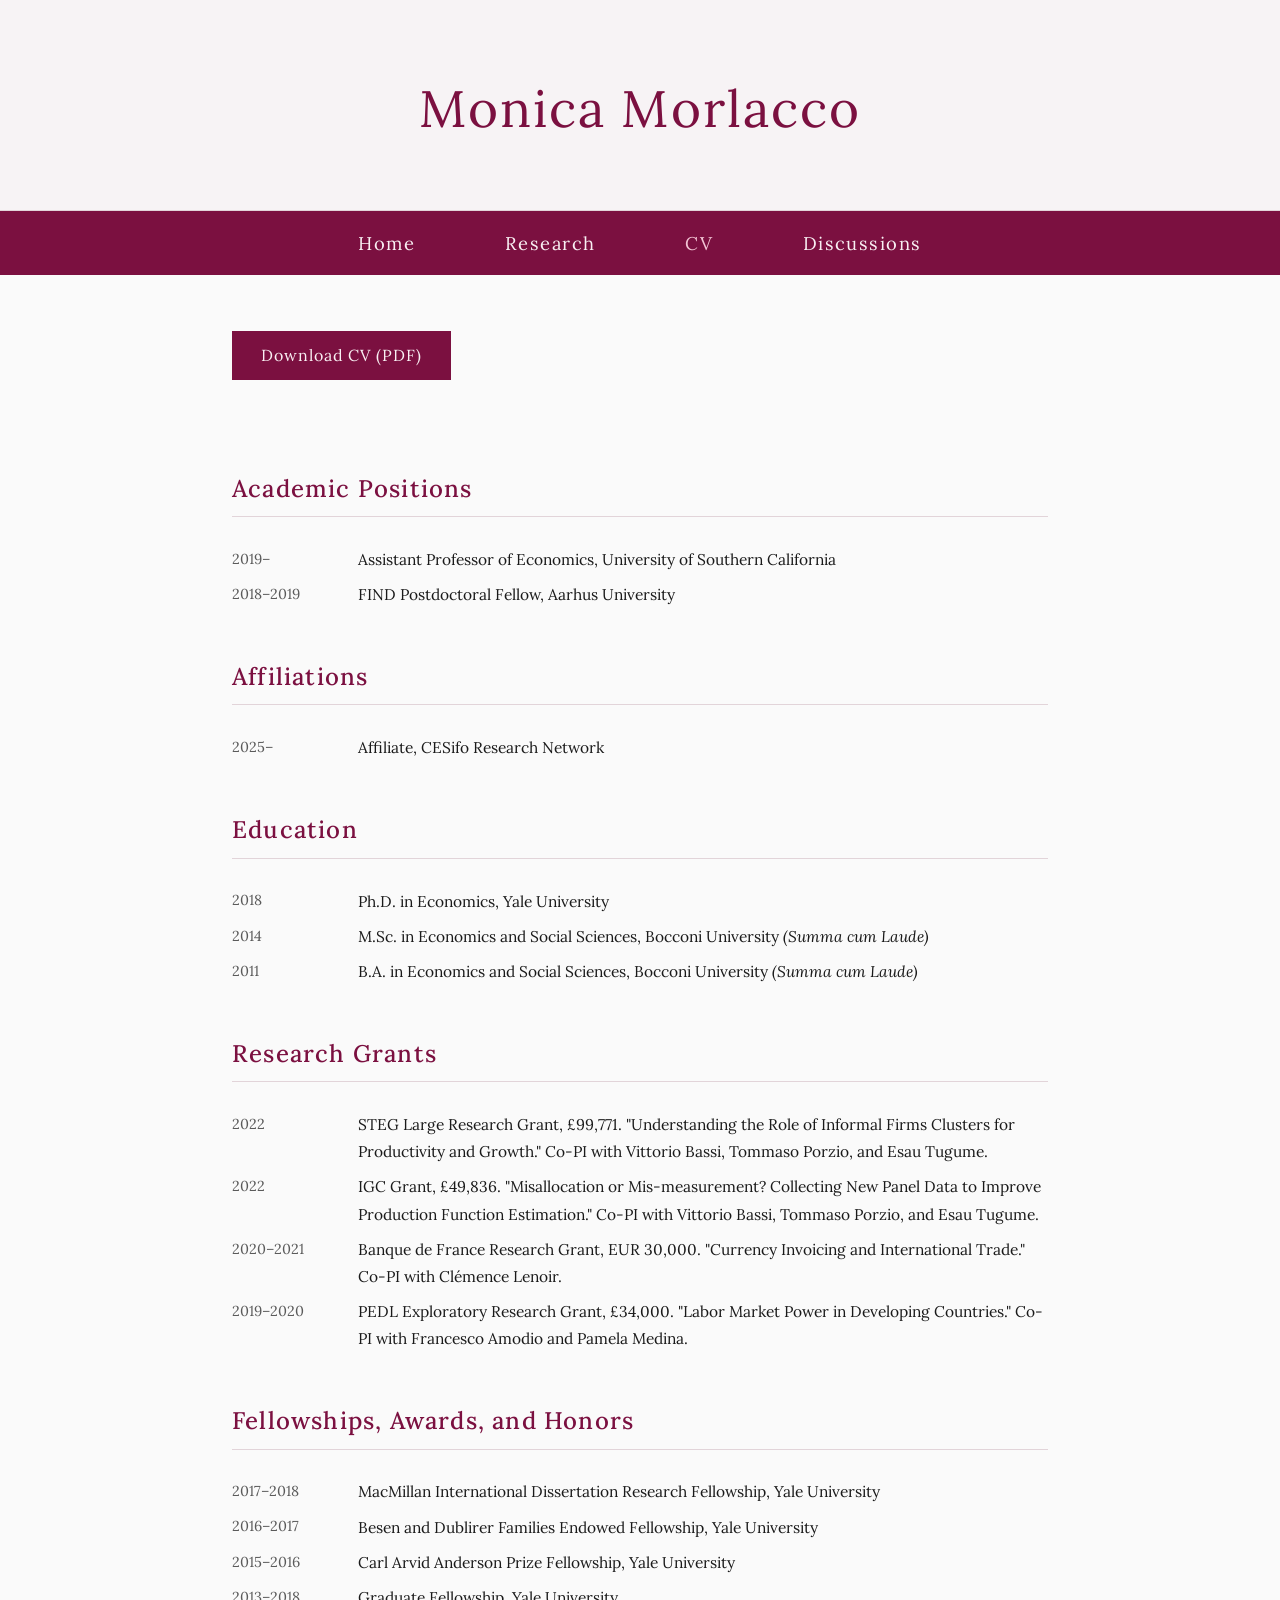
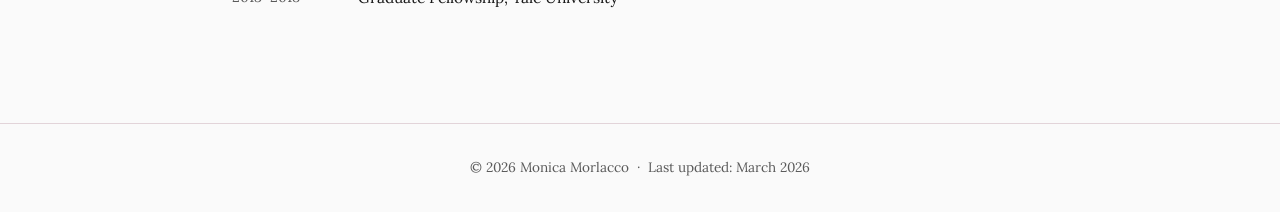
==== cv.html @ 1f2d7c7c "Move CV before Discussions in navigation" ====
<!DOCTYPE html>
<html lang="en">
<head>
    <meta charset="UTF-8">
    <meta name="viewport" content="width=device-width, initial-scale=1.0">
    <title>CV — Monica Morlacco</title>
    <meta name="description" content="Curriculum vitae for Monica Morlacco, Assistant Professor of Economics at the University of Southern California.">
    <link rel="canonical" href="https://monicamorlacco.com/cv.html">
    <link rel="icon" type="image/png" href="assets/logo.png">
    <meta property="og:site_name" content="Monica Morlacco">
    <meta property="og:title" content="CV — Monica Morlacco">
    <meta property="og:description" content="Curriculum vitae for Monica Morlacco, Assistant Professor of Economics at USC.">
    <meta property="og:url" content="https://monicamorlacco.com/cv.html">
    <meta property="og:image" content="https://monicamorlacco.com/assets/logo.png">
    <link rel="stylesheet" href="css/style.css">
</head>
<body>

<header>
    <h1>Monica Morlacco</h1>
</header>

<nav>
    <ul>
        <li><a href="/">Home</a></li>
        <li><a href="/research.html">Research</a></li>
        <li><a href="/cv.html" class="active">CV</a></li>
        <li><a href="/discussions.html">Discussions</a></li>
        <!-- <li><a href="/teaching.html">Teaching</a></li> -->
    </ul>
</nav>

<main>

    <a class="cv-download" href="https://www.dropbox.com/scl/fi/zhrereixdb2iq664phuzo/CV_MorlaccoM.pdf?rlkey=6p9ch13m0h8goqgzv0uj8cj8p&raw=1" target="_blank" rel="noopener noreferrer">Download CV (PDF)</a>
    <!-- POSITIONS -->
    <h2 class="section-title">Academic Positions</h2>

    <div class="cv-section">
        <div class="cv-row">
            <span class="cv-year">2019–</span>
            <span>Assistant Professor of Economics, University of Southern California</span>
        </div>
        <div class="cv-row">
            <span class="cv-year">2018–2019</span>
            <span>FIND Postdoctoral Fellow, Aarhus University</span>
        </div>
    </div>

    <h2 class="section-title">Affiliations</h2>

    <div class="cv-section">
        <div class="cv-row">
            <span class="cv-year">2025–</span>
            <span>Affiliate, CESifo Research Network</span>
        </div>
    </div>

    <!-- EDUCATION -->
    <h2 class="section-title">Education</h2>

    <div class="cv-section">
        <div class="cv-row">
            <span class="cv-year">2018</span>
            <span>Ph.D. in Economics, Yale University</span>
        </div>
        <div class="cv-row">
            <span class="cv-year">2014</span>
            <span>M.Sc. in Economics and Social Sciences, Bocconi University <em>(Summa cum Laude)</em></span>
        </div>
        <div class="cv-row">
            <span class="cv-year">2011</span>
            <span>B.A. in Economics and Social Sciences, Bocconi University <em>(Summa cum Laude)</em></span>
        </div>
    </div>

    <!-- GRANTS -->
    <h2 class="section-title">Research Grants</h2>

    <div class="cv-section">
        <div class="cv-row">
            <span class="cv-year">2022</span>
            <span>STEG Large Research Grant, £99,771. "Understanding the Role of Informal Firms Clusters for Productivity and Growth." Co-PI with Vittorio Bassi, Tommaso Porzio, and Esau Tugume.</span>
        </div>
        <div class="cv-row">
            <span class="cv-year">2022</span>
            <span>IGC Grant, £49,836. "Misallocation or Mis-measurement? Collecting New Panel Data to Improve Production Function Estimation." Co-PI with Vittorio Bassi, Tommaso Porzio, and Esau Tugume.</span>
        </div>
        <div class="cv-row">
            <span class="cv-year">2020–2021</span>
            <span>Banque de France Research Grant, EUR 30,000. "Currency Invoicing and International Trade." Co-PI with Clémence Lenoir.</span>
        </div>
        <div class="cv-row">
            <span class="cv-year">2019–2020</span>
            <span>PEDL Exploratory Research Grant, £34,000. "Labor Market Power in Developing Countries." Co-PI with Francesco Amodio and Pamela Medina.</span>
        </div>
    </div>

    <!-- HONORS -->
    <h2 class="section-title">Fellowships, Awards, and Honors</h2>

    <div class="cv-section">
        <div class="cv-row"><span class="cv-year">2017–2018</span><span>MacMillan International Dissertation Research Fellowship, Yale University</span></div>
        <div class="cv-row"><span class="cv-year">2016–2017</span><span>Besen and Dublirer Families Endowed Fellowship, Yale University</span></div>
        <div class="cv-row"><span class="cv-year">2015–2016</span><span>Carl Arvid Anderson Prize Fellowship, Yale University</span></div>
        <div class="cv-row"><span class="cv-year">2013–2018</span><span>Graduate Fellowship, Yale University</span></div>
    </div>

</main>

<footer>
    &copy; 2026 Monica Morlacco &nbsp;&middot;&nbsp; Last updated: March 2026
</footer>

</body>
</html>
---- css/style.css ----
/* =============================================
   Monica Morlacco — Academic Website
   ============================================= */

@import url('https://fonts.googleapis.com/css2?family=Cormorant+Garamond:ital,wght@0,400;0,500;0,600;1,400&family=Lora:ital,wght@0,400;0,500;1,400&display=swap');

:root {
    --bg:          #FAFAFA;
    --header-bg:   #F7F3F5;
    --nav-bg:      #7B1040;
    --nav-text:    #F9F0F3;
    --nav-hover:   #F2C4D4;
    --text:        #1A1A1A;
    --text-light:  #5A5A5A;
    --accent:      #7B1040;
    --border:      #E2D4D9;
    --font-serif:  'Cormorant Garamond', Georgia, serif;
    --font-body:   'Lora', Georgia, serif;
}

* {
    margin: 0;
    padding: 0;
    box-sizing: border-box;
}

body {
    background-color: var(--bg);
    color: var(--text);
    font-family: var(--font-body);
    font-size: 14px;
    line-height: 1.75;
}

a {
    color: var(--accent);
    text-decoration: none;
}

a:hover {
    text-decoration: underline;
}

/* =============================================
   HEADER
   ============================================= */

header {
    background-color: var(--header-bg);
    text-align: center;
    padding: 4rem 2rem 3.5rem;
    border-bottom: 1px solid var(--border);
}

header h1 {
    font-family: var(--font-body);
    font-size: 3.2rem;
    font-weight: 400;
    color: var(--accent);
    letter-spacing: 0.04em;
}

.site-subtitle {
    margin-top: 0.9rem;
    font-size: 1rem;
    color: var(--text-light);
    letter-spacing: 0.04em;
}

/* =============================================
   NAVIGATION
   ============================================= */

nav {
    background-color: var(--nav-bg);
    position: sticky;
    top: 0;
    z-index: 100;
}

nav ul {
    display: flex;
    justify-content: center;
    list-style: none;
    margin: 0;
    padding: 0;
}

nav ul li a {
    display: block;
    padding: 1rem 2.8rem;
    color: var(--nav-text);
    font-family: var(--font-body);
    font-size: 1.15rem;
    letter-spacing: 0.08em;
    text-decoration: none;
    transition: color 0.2s ease;
}

nav ul li a:hover,
nav ul li a.active {
    color: var(--nav-hover);
    text-decoration: none;
}

/* =============================================
   MAIN CONTENT
   ============================================= */

main {
    max-width: 880px;
    margin: 0 auto;
    padding: 3.5rem 2rem 5rem;
}

/* =============================================
   HOME PAGE
   ============================================= */

.home-grid {
    display: grid;
    grid-template-columns: 210px 1fr;
    gap: 3.5rem;
    align-items: start;
}

.home-photo {
    margin-bottom: 2.8rem;
}

.home-photo img {
    width: 100%;
    display: block;
}

.photo-links {
    margin-top: 0.6rem;
    text-align: center;
    font-size: 0.9rem;
}

.home-bio p {
    margin-bottom: 1.2rem;
    font-size: 1rem;
}

.home-lead {
    font-size: 1.08rem;
}

.home-highlights {
    display: flex;
    flex-wrap: wrap;
    gap: 0.8rem;
    margin: 1.5rem 0;
}

.home-highlights a {
    display: inline-block;
    padding: 0.35rem 0.8rem;
    border: 1px solid var(--border);
    background-color: var(--header-bg);
}

.home-highlights a:hover {
    text-decoration: none;
    border-color: var(--accent);
}

.contact-block {
    margin-top: 4rem;
    font-size: 0.95rem;
    color: var(--text-light);
    line-height: 2;
}

.contact-block a {
    color: var(--accent);
}

/* =============================================
   SECTION TITLES
   ============================================= */

.section-title {
    font-family: var(--font-body);
    font-size: 1.5rem;
    font-weight: 500;
    letter-spacing: 0.05em;
    color: var(--accent);
    border-bottom: 1px solid var(--border);
    padding-bottom: 0.4rem;
    margin-top: 3rem;
    margin-bottom: 1.8rem;
}

/* =============================================
   DROPDOWNS
   ============================================= */

details {
    margin-top: 3rem;
}

details + details {
    margin-top: 0;
}

details summary.section-title {
    cursor: pointer;
    list-style: none;
    display: flex;
    align-items: center;
    justify-content: space-between;
    margin-top: 0;
    user-select: none;
}

details summary.section-title::after {
    content: '▸';
    font-size: 0.85em;
    color: var(--accent);
    transition: transform 0.2s ease;
    flex-shrink: 0;
}

details[open] summary.section-title::after {
    transform: rotate(90deg);
}

details summary::-webkit-details-marker {
    display: none;
}

.section-papers {
    padding-top: 1.2rem;
}

/* =============================================
   RESEARCH / PAPERS
   ============================================= */

.paper {
    margin-bottom: 2rem;
}

.paper-title {
    font-family: var(--font-body);
    font-size: 1.05rem;
    font-weight: 600;
    color: var(--text);
    line-height: 1.5;
}

.paper-dtitle {
    font-family: var(--font-body);
    font-size: 1.05rem;
    font-weight: 400;
    color: var(--text);
    line-height: 1.5;
}

.paper-title a {
    color: #a10543;
    text-decoration: none;
}

.paper-title a:hover {
    text-decoration: underline;
}

.paper-links {
    margin-top: 0.4rem;
    font-size: 0.75rem;
    display: flex;
    gap: 1.2rem;
}

.paper-links a {
    color: var(--text-light);
    text-decoration: none;
    border-bottom: 1px solid var(--border);
    padding-bottom: 1px;
}

.paper-links a:hover {
    color: var(--accent);
    border-bottom-color: var(--accent);
    text-decoration: none;
}

.paper-details {
    font-family: var(--font-body);
    font-size: 0.85rem;
    color: var(--text-light);
    margin-top: 0.2rem;
}

.paper-journal {
    font-weight: 700;
    color: var(--text);
}

.disc-sep {
    color: var(--border);
    font-weight: 400;
}

.paper-status {
    font-style: italic;
    color: var(--accent);
}


.paper-authors {
    font-weight: 500;
    color: #555;
    font-size: 0.85em;
}


/* =============================================
   CV PAGE
   ============================================= */

.cv-download {
    display: inline-block;
    margin-bottom: 2.5rem;
    padding: 0.65rem 1.8rem;
    background-color: var(--nav-bg);
    color: var(--nav-text);
    font-family: var(--font-body);
    font-size: 1rem;
    letter-spacing: 0.06em;
    border: none;
    cursor: pointer;
    text-decoration: none;
    transition: background-color 0.2s ease;
}

.cv-download:hover {
    background-color: #5A0C2F;
    text-decoration: none;
    color: var(--nav-text);
}

.cv-section {
    margin-bottom: 2rem;
}

.cv-row {
    display: grid;
    grid-template-columns: 110px 1fr;
    gap: 1rem;
    margin-bottom: 0.5rem;
    font-size: 0.97rem;
}

.cv-year {
    color: var(--text-light);
    font-size: 0.9rem;
    padding-top: 0.05rem;
}

/* =============================================
   TEACHING PAGE
   ============================================= */

.course {
    margin-bottom: 2rem;
}

.course-title {
    font-family: var(--font-body);
    font-size: 1.05rem;
    font-weight: 600;
}

.course-details {
    font-size: 0.95rem;
    color: var(--text-light);
}

/* =============================================
   FOOTER
   ============================================= */

footer {
    text-align: center;
    padding: 2rem;
    font-size: 0.85rem;
    color: var(--text-light);
    border-top: 1px solid var(--border);
}

/* =============================================
   RESPONSIVE
   ============================================= */

@media (max-width: 680px) {
    header h1 {
        font-size: 2.6rem;
    }

    nav ul li a {
        padding: 0.85rem 1.2rem;
        font-size: 1rem;
    }

    .home-grid {
        grid-template-columns: 1fr;
    }

    .home-photo img {
        max-width: 180px;
        margin: 0 auto;
    }

    .cv-row {
        grid-template-columns: 90px 1fr;
    }
}
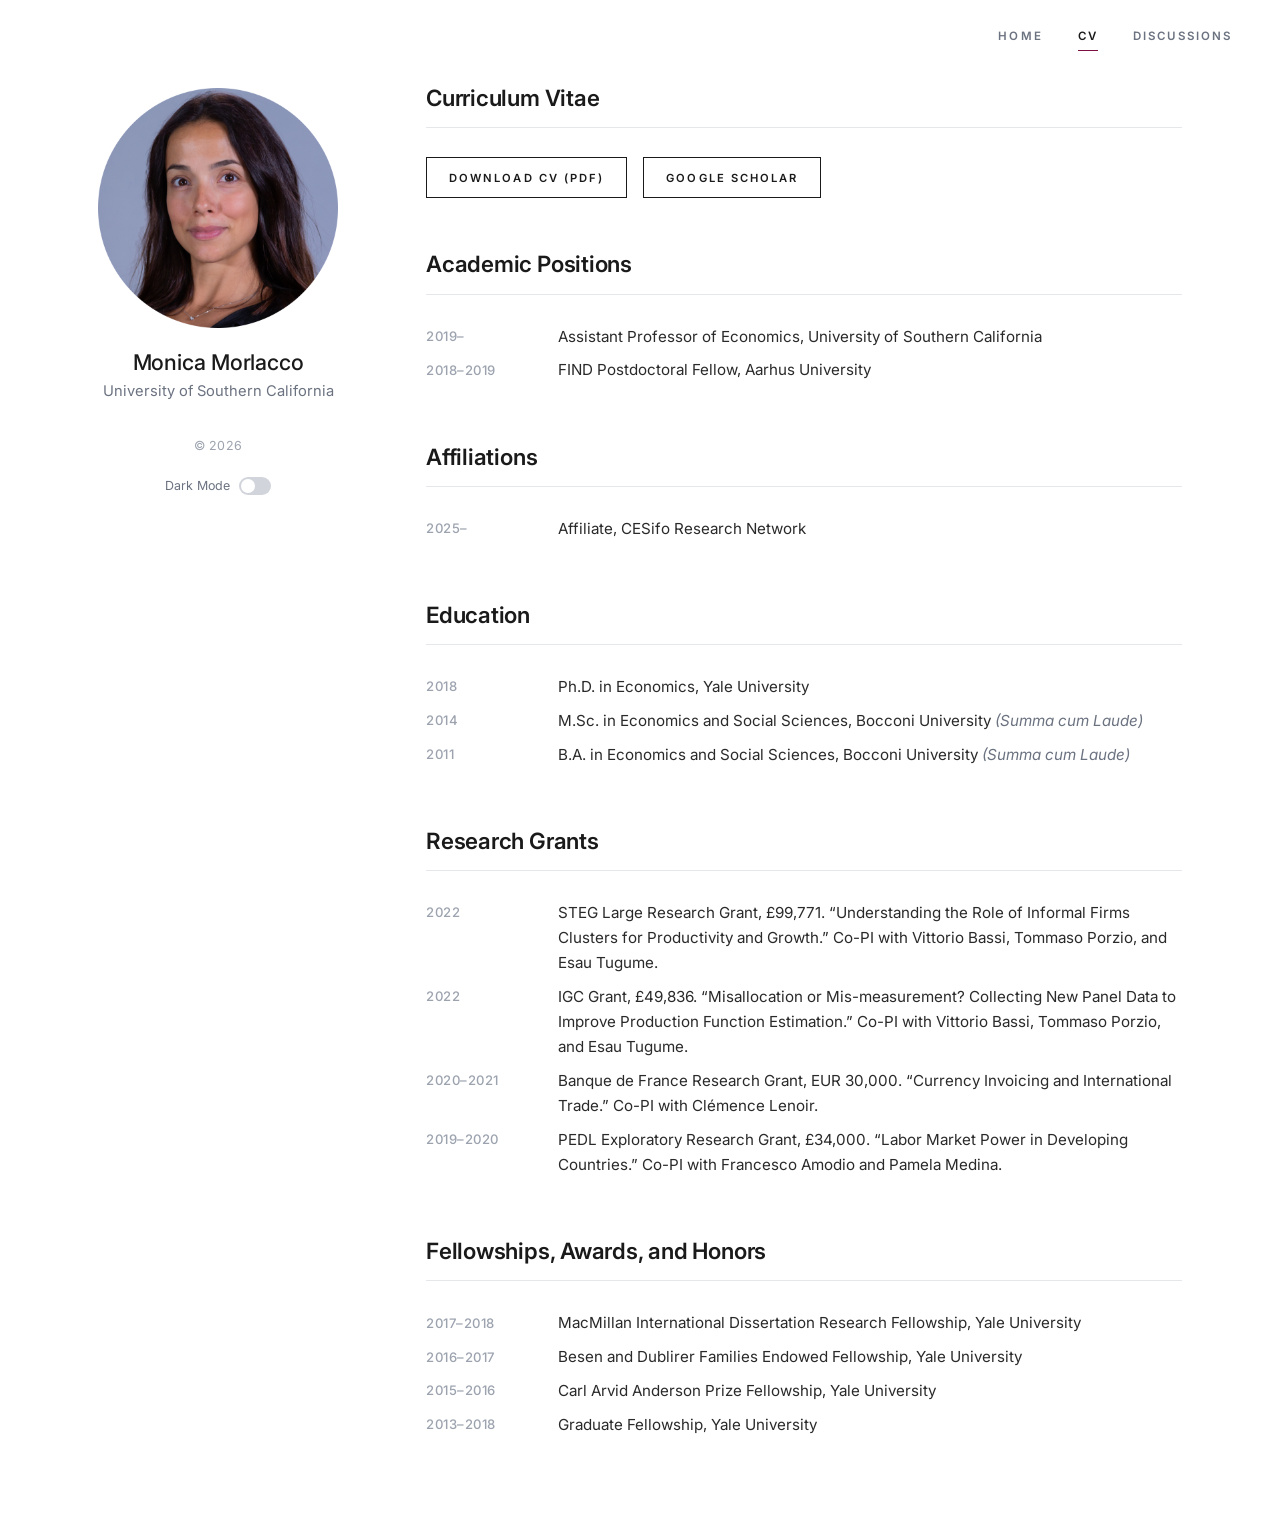
==== commit 62b5d95f: "Redesign: minimalist sidebar layout, magenta accent, dark mode, merged research into home" ====
--- a/cv.html
+++ b/cv.html
@@ -16,101 +16,103 @@
 </head>
 <body>
 
-<header>
-    <h1>Monica Morlacco</h1>
-</header>
+<div class="top-bar"></div>
 
-<nav>
-    <ul>
-        <li><a href="/">Home</a></li>
-        <li><a href="/research.html">Research</a></li>
-        <li><a href="/cv.html" class="active">CV</a></li>
-        <li><a href="/discussions.html">Discussions</a></li>
-        <!-- <li><a href="/teaching.html">Teaching</a></li> -->
-    </ul>
+<nav class="top-nav">
+    <a href="/">Home</a>
+    <a href="/cv.html" class="active">CV</a>
+    <a href="/discussions.html">Discussions</a>
 </nav>
 
-<main>
+<div class="layout">
 
-    <a class="cv-download" href="https://www.dropbox.com/scl/fi/zhrereixdb2iq664phuzo/CV_MorlaccoM.pdf?rlkey=6p9ch13m0h8goqgzv0uj8cj8p&raw=1" target="_blank" rel="noopener noreferrer">Download CV (PDF)</a>
-    <!-- POSITIONS -->
-    <h2 class="section-title">Academic Positions</h2>
+    <aside class="sidebar">
+        <div class="sidebar-photo"><img src="assets/portrait.png" alt="Monica Morlacco"></div>
+        <div class="sidebar-name">Monica Morlacco</div>
+        <div class="sidebar-affiliation">University of Southern California</div>
+        <div class="sidebar-copy">&copy; 2026</div>
 
-    <div class="cv-section">
-        <div class="cv-row">
-            <span class="cv-year">2019–</span>
-            <span>Assistant Professor of Economics, University of Southern California</span>
+        <div class="dark-toggle">
+            <span>Dark Mode</span>
+            <label class="switch" aria-label="Toggle dark mode">
+                <input type="checkbox" class="dark-toggle-input" onchange="toggleDark(this)">
+                <span class="slider"></span>
+            </label>
         </div>
-        <div class="cv-row">
-            <span class="cv-year">2018–2019</span>
-            <span>FIND Postdoctoral Fellow, Aarhus University</span>
+    </aside>
+
+    <main class="content">
+
+        <section class="about">
+            <h1>Curriculum Vitae</h1>
+        </section>
+
+        <div class="cv-buttons">
+            <a class="cv-button" href="https://www.dropbox.com/scl/fi/zhrereixdb2iq664phuzo/CV_MorlaccoM.pdf?rlkey=6p9ch13m0h8goqgzv0uj8cj8p&raw=1" target="_blank" rel="noopener noreferrer">Download CV (PDF)</a>
+            <a class="cv-button" href="https://scholar.google.com/citations?user=z0kVFdkAAAAJ&hl=en" target="_blank" rel="noopener noreferrer">Google Scholar</a>
         </div>
-    </div>
 
-    <h2 class="section-title">Affiliations</h2>
+        <section class="section" style="margin-top: 0;">
+            <h2>Academic Positions</h2>
+            <div class="cv-section">
+                <div class="cv-row"><span class="cv-year">2019&ndash;</span><span>Assistant Professor of Economics, University of Southern California</span></div>
+                <div class="cv-row"><span class="cv-year">2018&ndash;2019</span><span>FIND Postdoctoral Fellow, Aarhus University</span></div>
+            </div>
+        </section>
 
-    <div class="cv-section">
-        <div class="cv-row">
-            <span class="cv-year">2025–</span>
-            <span>Affiliate, CESifo Research Network</span>
-        </div>
-    </div>
+        <section class="section">
+            <h2>Affiliations</h2>
+            <div class="cv-section">
+                <div class="cv-row"><span class="cv-year">2025&ndash;</span><span>Affiliate, CESifo Research Network</span></div>
+            </div>
+        </section>
 
-    <!-- EDUCATION -->
-    <h2 class="section-title">Education</h2>
+        <section class="section">
+            <h2>Education</h2>
+            <div class="cv-section">
+                <div class="cv-row"><span class="cv-year">2018</span><span>Ph.D. in Economics, Yale University</span></div>
+                <div class="cv-row"><span class="cv-year">2014</span><span>M.Sc. in Economics and Social Sciences, Bocconi University <em>(Summa cum Laude)</em></span></div>
+                <div class="cv-row"><span class="cv-year">2011</span><span>B.A. in Economics and Social Sciences, Bocconi University <em>(Summa cum Laude)</em></span></div>
+            </div>
+        </section>
 
-    <div class="cv-section">
-        <div class="cv-row">
-            <span class="cv-year">2018</span>
-            <span>Ph.D. in Economics, Yale University</span>
-        </div>
-        <div class="cv-row">
-            <span class="cv-year">2014</span>
-            <span>M.Sc. in Economics and Social Sciences, Bocconi University <em>(Summa cum Laude)</em></span>
-        </div>
-        <div class="cv-row">
-            <span class="cv-year">2011</span>
-            <span>B.A. in Economics and Social Sciences, Bocconi University <em>(Summa cum Laude)</em></span>
-        </div>
-    </div>
+        <section class="section">
+            <h2>Research Grants</h2>
+            <div class="cv-section">
+                <div class="cv-row"><span class="cv-year">2022</span><span>STEG Large Research Grant, &pound;99,771. &ldquo;Understanding the Role of Informal Firms Clusters for Productivity and Growth.&rdquo; Co-PI with Vittorio Bassi, Tommaso Porzio, and Esau Tugume.</span></div>
+                <div class="cv-row"><span class="cv-year">2022</span><span>IGC Grant, &pound;49,836. &ldquo;Misallocation or Mis-measurement? Collecting New Panel Data to Improve Production Function Estimation.&rdquo; Co-PI with Vittorio Bassi, Tommaso Porzio, and Esau Tugume.</span></div>
+                <div class="cv-row"><span class="cv-year">2020&ndash;2021</span><span>Banque de France Research Grant, EUR 30,000. &ldquo;Currency Invoicing and International Trade.&rdquo; Co-PI with Cl&eacute;mence Lenoir.</span></div>
+                <div class="cv-row"><span class="cv-year">2019&ndash;2020</span><span>PEDL Exploratory Research Grant, &pound;34,000. &ldquo;Labor Market Power in Developing Countries.&rdquo; Co-PI with Francesco Amodio and Pamela Medina.</span></div>
+            </div>
+        </section>
 
-    <!-- GRANTS -->
-    <h2 class="section-title">Research Grants</h2>
+        <section class="section">
+            <h2>Fellowships, Awards, and Honors</h2>
+            <div class="cv-section">
+                <div class="cv-row"><span class="cv-year">2017&ndash;2018</span><span>MacMillan International Dissertation Research Fellowship, Yale University</span></div>
+                <div class="cv-row"><span class="cv-year">2016&ndash;2017</span><span>Besen and Dublirer Families Endowed Fellowship, Yale University</span></div>
+                <div class="cv-row"><span class="cv-year">2015&ndash;2016</span><span>Carl Arvid Anderson Prize Fellowship, Yale University</span></div>
+                <div class="cv-row"><span class="cv-year">2013&ndash;2018</span><span>Graduate Fellowship, Yale University</span></div>
+            </div>
+        </section>
 
-    <div class="cv-section">
-        <div class="cv-row">
-            <span class="cv-year">2022</span>
-            <span>STEG Large Research Grant, £99,771. "Understanding the Role of Informal Firms Clusters for Productivity and Growth." Co-PI with Vittorio Bassi, Tommaso Porzio, and Esau Tugume.</span>
-        </div>
-        <div class="cv-row">
-            <span class="cv-year">2022</span>
-            <span>IGC Grant, £49,836. "Misallocation or Mis-measurement? Collecting New Panel Data to Improve Production Function Estimation." Co-PI with Vittorio Bassi, Tommaso Porzio, and Esau Tugume.</span>
-        </div>
-        <div class="cv-row">
-            <span class="cv-year">2020–2021</span>
-            <span>Banque de France Research Grant, EUR 30,000. "Currency Invoicing and International Trade." Co-PI with Clémence Lenoir.</span>
-        </div>
-        <div class="cv-row">
-            <span class="cv-year">2019–2020</span>
-            <span>PEDL Exploratory Research Grant, £34,000. "Labor Market Power in Developing Countries." Co-PI with Francesco Amodio and Pamela Medina.</span>
-        </div>
-    </div>
+    </main>
+</div>
 
-    <!-- HONORS -->
-    <h2 class="section-title">Fellowships, Awards, and Honors</h2>
-
-    <div class="cv-section">
-        <div class="cv-row"><span class="cv-year">2017–2018</span><span>MacMillan International Dissertation Research Fellowship, Yale University</span></div>
-        <div class="cv-row"><span class="cv-year">2016–2017</span><span>Besen and Dublirer Families Endowed Fellowship, Yale University</span></div>
-        <div class="cv-row"><span class="cv-year">2015–2016</span><span>Carl Arvid Anderson Prize Fellowship, Yale University</span></div>
-        <div class="cv-row"><span class="cv-year">2013–2018</span><span>Graduate Fellowship, Yale University</span></div>
-    </div>
-
-</main>
-
-<footer>
-    &copy; 2026 Monica Morlacco &nbsp;&middot;&nbsp; Last updated: March 2026
-</footer>
-
+<script>
+function toggleDark(input) {
+    document.body.classList.toggle('dark', input.checked);
+    try { localStorage.setItem('mm-dark', input.checked ? '1' : '0'); } catch (e) {}
+}
+(function () {
+    try {
+        if (localStorage.getItem('mm-dark') === '1') {
+            document.body.classList.add('dark');
+            var el = document.querySelector('.dark-toggle-input');
+            if (el) el.checked = true;
+        }
+    } catch (e) {}
+})();
+</script>
 </body>
 </html>
--- a/css/style.css
+++ b/css/style.css
@@ -1,422 +1,425 @@
-/* =============================================
+/* =====================================================
    Monica Morlacco — Academic Website
-   ============================================= */
-
-@import url('https://fonts.googleapis.com/css2?family=Cormorant+Garamond:ital,wght@0,400;0,500;0,600;1,400&family=Lora:ital,wght@0,400;0,500;1,400&display=swap');
-
-:root {
-    --bg:          #FAFAFA;
-    --header-bg:   #F7F3F5;
-    --nav-bg:      #7B1040;
-    --nav-text:    #F9F0F3;
-    --nav-hover:   #F2C4D4;
-    --text:        #1A1A1A;
-    --text-light:  #5A5A5A;
-    --accent:      #7B1040;
-    --border:      #E2D4D9;
-    --font-serif:  'Cormorant Garamond', Georgia, serif;
-    --font-body:   'Lora', Georgia, serif;
-}
-
-* {
-    margin: 0;
-    padding: 0;
-    box-sizing: border-box;
-}
-
+   ===================================================== */
+
+@import url('https://fonts.googleapis.com/css2?family=Inter:wght@300;400;500;600;700&display=swap');
+
+/* =====================================================
+   Reset + base
+   ===================================================== */
+*, *::before, *::after { box-sizing: border-box; margin: 0; padding: 0; }
+html { scroll-behavior: smooth; }
 body {
-    background-color: var(--bg);
-    color: var(--text);
-    font-family: var(--font-body);
-    font-size: 14px;
-    line-height: 1.75;
-}
-
-a {
-    color: var(--accent);
-    text-decoration: none;
-}
-
-a:hover {
-    text-decoration: underline;
-}
-
-/* =============================================
-   HEADER
-   ============================================= */
-
-header {
-    background-color: var(--header-bg);
-    text-align: center;
-    padding: 4rem 2rem 3.5rem;
-    border-bottom: 1px solid var(--border);
-}
-
-header h1 {
-    font-family: var(--font-body);
-    font-size: 3.2rem;
-    font-weight: 400;
-    color: var(--accent);
-    letter-spacing: 0.04em;
-}
-
-.site-subtitle {
-    margin-top: 0.9rem;
-    font-size: 1rem;
-    color: var(--text-light);
-    letter-spacing: 0.04em;
-}
-
-/* =============================================
-   NAVIGATION
-   ============================================= */
-
-nav {
-    background-color: var(--nav-bg);
-    position: sticky;
-    top: 0;
-    z-index: 100;
-}
-
-nav ul {
-    display: flex;
-    justify-content: center;
-    list-style: none;
-    margin: 0;
-    padding: 0;
-}
-
-nav ul li a {
-    display: block;
-    padding: 1rem 2.8rem;
-    color: var(--nav-text);
-    font-family: var(--font-body);
-    font-size: 1.15rem;
-    letter-spacing: 0.08em;
-    text-decoration: none;
-    transition: color 0.2s ease;
-}
-
-nav ul li a:hover,
-nav ul li a.active {
-    color: var(--nav-hover);
-    text-decoration: none;
-}
-
-/* =============================================
-   MAIN CONTENT
-   ============================================= */
-
-main {
-    max-width: 880px;
-    margin: 0 auto;
-    padding: 3.5rem 2rem 5rem;
-}
-
-/* =============================================
-   HOME PAGE
-   ============================================= */
-
-.home-grid {
+  font-family: 'Inter', -apple-system, BlinkMacSystemFont, "Segoe UI", system-ui, sans-serif;
+  background: #ffffff;
+  color: #1a1a1a;
+  font-size: 16px;
+  line-height: 1.65;
+  -webkit-font-smoothing: antialiased;
+  -moz-osx-font-smoothing: grayscale;
+}
+
+/* =====================================================
+   Dark mode toggle
+   ===================================================== */
+.dark-toggle {
+  margin-top: 1.2rem;
+  display: flex;
+  align-items: center;
+  justify-content: center;
+  gap: 0.6rem;
+  font-size: 0.78rem;
+  color: #6b7280;
+}
+.switch {
+  position: relative;
+  display: inline-block;
+  width: 32px;
+  height: 18px;
+}
+.switch input { opacity: 0; width: 0; height: 0; }
+.slider {
+  position: absolute;
+  cursor: pointer;
+  inset: 0;
+  background: #d1d5db;
+  border-radius: 999px;
+  transition: 0.2s;
+}
+.slider::before {
+  position: absolute;
+  content: "";
+  height: 14px;
+  width: 14px;
+  left: 2px;
+  top: 2px;
+  background: #ffffff;
+  border-radius: 50%;
+  transition: 0.2s;
+}
+.switch input:checked + .slider { background: #fafafa; }
+.switch input:checked + .slider::before {
+  transform: translateX(14px);
+  background: #1a1a1a;
+}
+
+/* =====================================================
+   Top bar (translucent backdrop) + top-right nav
+   ===================================================== */
+.top-bar {
+  position: fixed;
+  top: 0;
+  left: 0;
+  right: 0;
+  height: 4.5rem;
+  background: rgba(255,255,255,0.85);
+  backdrop-filter: saturate(180%) blur(14px);
+  -webkit-backdrop-filter: saturate(180%) blur(14px);
+  z-index: 80;
+  pointer-events: none;
+}
+.top-nav {
+  position: fixed;
+  top: 1.7rem;
+  right: 3rem;
+  display: flex;
+  gap: 2.2rem;
+  font-size: 0.72rem;
+  font-weight: 600;
+  letter-spacing: 0.18em;
+  text-transform: uppercase;
+  z-index: 90;
+}
+.top-nav a {
+  color: #6b7280;
+  text-decoration: none;
+  padding-bottom: 4px;
+  border-bottom: 1.5px solid transparent;
+  transition: color 0.15s ease, border-color 0.15s ease;
+}
+.top-nav a:hover { color: #1a1a1a; }
+.top-nav a.active {
+  color: #1a1a1a;
+  border-bottom-color: #7b1040;
+}
+
+/* =====================================================
+   Layout — sticky sidebar + content
+   ===================================================== */
+.layout {
+  max-width: 1180px;
+  margin: 0 auto;
+  padding: 5rem 3rem 4rem;
+  display: grid;
+  grid-template-columns: 240px 1fr;
+  gap: 5.5rem;
+  align-items: start;
+}
+
+/* =====================================================
+   Sidebar
+   ===================================================== */
+.sidebar {
+  position: sticky;
+  top: 5.5rem;
+  text-align: center;
+}
+.sidebar-photo img {
+  width: 100%;
+  display: block;
+  border-radius: 2px;
+}
+.sidebar-name {
+  margin-top: 1.3rem;
+  font-size: 1.35rem;
+  font-weight: 500;
+  letter-spacing: -0.01em;
+  color: #1a1a1a;
+  line-height: 1.25;
+}
+.sidebar-affiliation {
+  margin-top: 0.3rem;
+  font-size: 0.92rem;
+  color: #6b7280;
+  font-weight: 400;
+  line-height: 1.4;
+}
+.sidebar-copy {
+  margin-top: 2.2rem;
+  font-size: 0.78rem;
+  color: #9ca3af;
+  letter-spacing: 0.02em;
+}
+
+/* Sidebar contact block (home page only) */
+.sidebar-contact {
+  margin-top: 1.5cm;
+  text-align: left;
+}
+.sidebar-contact .contact-label {
+  font-weight: 700;
+  font-size: 1rem;
+  color: #1a1a1a;
+  margin-bottom: 0.5rem;
+}
+.sidebar-contact .contact-address {
+  font-size: 0.82rem;
+  color: #4b5563;
+  line-height: 1.65;
+}
+
+/* =====================================================
+   CV page
+   ===================================================== */
+.cv-buttons {
+  display: flex;
+  gap: 1rem;
+  margin-bottom: 3rem;
+  flex-wrap: wrap;
+}
+.cv-button {
+  display: inline-block;
+  padding: 0.65rem 1.4rem;
+  font-size: 0.7rem;
+  font-weight: 600;
+  letter-spacing: 0.18em;
+  text-transform: uppercase;
+  color: #1a1a1a;
+  background: #ffffff;
+  border: 1px solid #1a1a1a;
+  text-decoration: none;
+  transition: all 0.15s ease;
+}
+.cv-button:hover {
+  background: #1a1a1a;
+  color: #fafafa;
+}
+
+.cv-section { margin-bottom: 0.8rem; }
+.cv-row {
+  display: grid;
+  grid-template-columns: 110px 1fr;
+  gap: 1.4rem;
+  margin-bottom: 0.55rem;
+  font-size: 0.95rem;
+  line-height: 1.65;
+  color: #2a2a2a;
+}
+.cv-row em { font-style: italic; color: #6b7280; }
+.cv-year {
+  color: #9ca3af;
+  font-size: 0.82rem;
+  font-weight: 500;
+  letter-spacing: 0.04em;
+  padding-top: 0.15rem;
+}
+
+/* =====================================================
+   Content column
+   ===================================================== */
+.content { min-width: 0; }
+
+/* About me block */
+.about h1 {
+  font-size: 1.4rem;
+  font-weight: 600;
+  letter-spacing: -0.01em;
+  color: #1a1a1a;
+  padding-bottom: 0.65rem;
+  border-bottom: 1px solid #e5e7eb;
+  margin-bottom: 1.8rem;
+}
+.about p {
+  margin-bottom: 1rem;
+  font-size: 1rem;
+  color: #2a2a2a;
+  line-height: 1.7;
+}
+.about p:last-child { margin-bottom: 0; }
+.about strong { font-weight: 600; color: #1a1a1a; }
+.about a {
+  color: #c2185b;
+  text-decoration: none;
+  transition: opacity 0.15s ease;
+}
+.about a:hover { opacity: 0.7; }
+
+/* Section headings */
+.section { margin-top: 3.5rem; }
+.section h2 {
+  font-size: 1.4rem;
+  font-weight: 600;
+  letter-spacing: -0.01em;
+  color: #1a1a1a;
+  padding-bottom: 0.65rem;
+  border-bottom: 1px solid #e5e7eb;
+  margin-bottom: 1.8rem;
+}
+
+/* Paper entries */
+.paper { margin-bottom: 1.9rem; }
+.paper:last-child { margin-bottom: 0; }
+
+.paper-title {
+  font-size: 0.94rem;
+  line-height: 1.5;
+  color: #1a1a1a;
+}
+.paper-title a {
+  color: inherit;
+  text-decoration: none;
+  font-weight: 600;
+  border-bottom: 1px solid transparent;
+  transition: border-color 0.15s ease;
+}
+.paper-title a:hover { border-bottom-color: #7b1040; }
+.paper-title-text { font-weight: 600; }
+body.dark .paper-title-text { color: #fafafa; }
+.paper-title .coauthors {
+  font-weight: 400;
+  color: #6b7280;
+  font-size: 0.88rem;
+}
+
+.paper-meta {
+  margin-top: 0.3rem;
+  font-size: 0.92rem;
+  color: #4b5563;
+  line-height: 1.55;
+}
+.paper-meta em {
+  font-style: italic;
+  font-weight: 700;
+  color: #6b7280;
+}
+.paper-status {
+  font-style: italic;
+  color: #4b5563;
+}
+
+.paper-links {
+  margin-top: 0.45rem;
+  display: flex;
+  flex-wrap: wrap;
+  gap: 0.4rem 0.6rem;
+  font-size: 0.82rem;
+  color: #9ca3af;
+}
+.paper-links a {
+  color: #9ca3af;
+  text-decoration: none;
+  border-bottom: 1px solid transparent;
+  transition: color 0.15s ease, border-color 0.15s ease;
+}
+.paper-links a:hover {
+  color: #1a1a1a;
+  border-bottom-color: #1a1a1a;
+}
+.paper-links .sep { color: #d1d5db; }
+
+/* Discussion entries */
+.discussion {
+  margin-bottom: 1.6rem;
+  padding-bottom: 1.6rem;
+  border-bottom: 1px solid #f3f4f6;
+}
+.discussion:last-child { border-bottom: none; }
+.disc-title {
+  font-size: 0.94rem;
+  font-weight: 600;
+  color: #1a1a1a;
+  line-height: 1.5;
+}
+.disc-authors {
+  font-weight: 400;
+  color: #6b7280;
+  font-size: 0.88rem;
+}
+.disc-meta {
+  margin-top: 0.4rem;
+  font-size: 0.88rem;
+  color: #6b7280;
+  line-height: 1.55;
+}
+.disc-meta a {
+  color: #9ca3af;
+  text-decoration: none;
+  border-bottom: 1px solid transparent;
+  transition: color 0.15s ease, border-color 0.15s ease;
+}
+.disc-meta a:hover {
+  color: #1a1a1a;
+  border-bottom-color: #1a1a1a;
+}
+
+/* =====================================================
+   Dark mode overrides
+   ===================================================== */
+body.dark { background: #0f0f0f; color: #e5e7eb; }
+body.dark .top-bar { background: rgba(15,15,15,0.85); }
+body.dark .sidebar-name { color: #fafafa; }
+body.dark .sidebar-affiliation { color: #9ca3af; }
+body.dark .sidebar-contact .contact-label { color: #fafafa; }
+body.dark .sidebar-contact .contact-address { color: #9ca3af; }
+body.dark .sidebar-copy { color: #6b7280; }
+body.dark .dark-toggle { color: #9ca3af; }
+body.dark .about h1, body.dark .section h2 { color: #fafafa; border-bottom-color: #2a2a2a; }
+body.dark .about p { color: #d1d5db; }
+body.dark .about strong { color: #fafafa; }
+body.dark .about a { color: #ec4899; text-decoration: none; }
+body.dark .paper-title { color: #fafafa; }
+body.dark .paper-title a { color: #fafafa; }
+body.dark .paper-title a:hover { border-bottom-color: #c44d7a; }
+body.dark .paper-title .coauthors { color: #9ca3af; }
+body.dark .paper-meta { color: #9ca3af; }
+body.dark .paper-meta em { color: #d1d5db; }
+body.dark .paper-status { color: #9ca3af; }
+body.dark .paper-links { color: #6b7280; }
+body.dark .paper-links a { color: #6b7280; }
+body.dark .paper-links a:hover { color: #fafafa; border-bottom-color: #fafafa; }
+body.dark .paper-links .sep { color: #2a2a2a; }
+body.dark .discussion { border-bottom-color: #1f2937; }
+body.dark .disc-title { color: #fafafa; }
+body.dark .disc-authors { color: #9ca3af; }
+body.dark .disc-meta { color: #9ca3af; }
+body.dark .disc-meta a { color: #6b7280; }
+body.dark .disc-meta a:hover { color: #fafafa; border-bottom-color: #fafafa; }
+body.dark .top-nav a { color: #9ca3af; }
+body.dark .top-nav a:hover { color: #fafafa; }
+body.dark .top-nav a.active { color: #fafafa; border-bottom-color: #c44d7a; }
+body.dark .cv-button { color: #fafafa; background: transparent; border-color: #fafafa; }
+body.dark .cv-button:hover { background: #fafafa; color: #0f0f0f; }
+body.dark .cv-row { color: #d1d5db; }
+body.dark .cv-row em { color: #9ca3af; }
+body.dark .cv-year { color: #6b7280; }
+body.dark .slider { background: #2a2a2a; }
+
+/* =====================================================
+   Responsive
+   ===================================================== */
+@media (max-width: 860px) {
+  .top-nav {
+    position: static;
+    justify-content: flex-end;
+    padding: 1.5rem 1.5rem 0;
+    gap: 1.4rem;
+  }
+  .top-bar { display: none; }
+  .layout {
+    grid-template-columns: 1fr;
+    gap: 2.5rem;
+    padding: 1rem 1.5rem 3rem;
+  }
+  .sidebar {
+    position: static;
     display: grid;
-    grid-template-columns: 210px 1fr;
-    gap: 3.5rem;
+    grid-template-columns: 140px 1fr;
+    gap: 1.5rem;
     align-items: start;
-}
-
-.home-photo {
-    margin-bottom: 2.8rem;
-}
-
-.home-photo img {
-    width: 100%;
-    display: block;
-}
-
-.photo-links {
-    margin-top: 0.6rem;
-    text-align: center;
-    font-size: 0.9rem;
-}
-
-.home-bio p {
-    margin-bottom: 1.2rem;
-    font-size: 1rem;
-}
-
-.home-lead {
-    font-size: 1.08rem;
-}
-
-.home-highlights {
-    display: flex;
-    flex-wrap: wrap;
-    gap: 0.8rem;
-    margin: 1.5rem 0;
-}
-
-.home-highlights a {
-    display: inline-block;
-    padding: 0.35rem 0.8rem;
-    border: 1px solid var(--border);
-    background-color: var(--header-bg);
-}
-
-.home-highlights a:hover {
-    text-decoration: none;
-    border-color: var(--accent);
-}
-
-.contact-block {
-    margin-top: 4rem;
-    font-size: 0.95rem;
-    color: var(--text-light);
-    line-height: 2;
-}
-
-.contact-block a {
-    color: var(--accent);
-}
-
-/* =============================================
-   SECTION TITLES
-   ============================================= */
-
-.section-title {
-    font-family: var(--font-body);
-    font-size: 1.5rem;
-    font-weight: 500;
-    letter-spacing: 0.05em;
-    color: var(--accent);
-    border-bottom: 1px solid var(--border);
-    padding-bottom: 0.4rem;
-    margin-top: 3rem;
-    margin-bottom: 1.8rem;
-}
-
-/* =============================================
-   DROPDOWNS
-   ============================================= */
-
-details {
-    margin-top: 3rem;
-}
-
-details + details {
-    margin-top: 0;
-}
-
-details summary.section-title {
-    cursor: pointer;
-    list-style: none;
-    display: flex;
-    align-items: center;
-    justify-content: space-between;
-    margin-top: 0;
-    user-select: none;
-}
-
-details summary.section-title::after {
-    content: '▸';
-    font-size: 0.85em;
-    color: var(--accent);
-    transition: transform 0.2s ease;
-    flex-shrink: 0;
-}
-
-details[open] summary.section-title::after {
-    transform: rotate(90deg);
-}
-
-details summary::-webkit-details-marker {
-    display: none;
-}
-
-.section-papers {
-    padding-top: 1.2rem;
-}
-
-/* =============================================
-   RESEARCH / PAPERS
-   ============================================= */
-
-.paper {
-    margin-bottom: 2rem;
-}
-
-.paper-title {
-    font-family: var(--font-body);
-    font-size: 1.05rem;
-    font-weight: 600;
-    color: var(--text);
-    line-height: 1.5;
-}
-
-.paper-dtitle {
-    font-family: var(--font-body);
-    font-size: 1.05rem;
-    font-weight: 400;
-    color: var(--text);
-    line-height: 1.5;
-}
-
-.paper-title a {
-    color: #a10543;
-    text-decoration: none;
-}
-
-.paper-title a:hover {
-    text-decoration: underline;
-}
-
-.paper-links {
-    margin-top: 0.4rem;
-    font-size: 0.75rem;
-    display: flex;
-    gap: 1.2rem;
-}
-
-.paper-links a {
-    color: var(--text-light);
-    text-decoration: none;
-    border-bottom: 1px solid var(--border);
-    padding-bottom: 1px;
-}
-
-.paper-links a:hover {
-    color: var(--accent);
-    border-bottom-color: var(--accent);
-    text-decoration: none;
-}
-
-.paper-details {
-    font-family: var(--font-body);
-    font-size: 0.85rem;
-    color: var(--text-light);
-    margin-top: 0.2rem;
-}
-
-.paper-journal {
-    font-weight: 700;
-    color: var(--text);
-}
-
-.disc-sep {
-    color: var(--border);
-    font-weight: 400;
-}
-
-.paper-status {
-    font-style: italic;
-    color: var(--accent);
-}
-
-
-.paper-authors {
-    font-weight: 500;
-    color: #555;
-    font-size: 0.85em;
-}
-
-
-/* =============================================
-   CV PAGE
-   ============================================= */
-
-.cv-download {
-    display: inline-block;
-    margin-bottom: 2.5rem;
-    padding: 0.65rem 1.8rem;
-    background-color: var(--nav-bg);
-    color: var(--nav-text);
-    font-family: var(--font-body);
-    font-size: 1rem;
-    letter-spacing: 0.06em;
-    border: none;
-    cursor: pointer;
-    text-decoration: none;
-    transition: background-color 0.2s ease;
-}
-
-.cv-download:hover {
-    background-color: #5A0C2F;
-    text-decoration: none;
-    color: var(--nav-text);
-}
-
-.cv-section {
-    margin-bottom: 2rem;
-}
-
-.cv-row {
-    display: grid;
-    grid-template-columns: 110px 1fr;
-    gap: 1rem;
-    margin-bottom: 0.5rem;
-    font-size: 0.97rem;
-}
-
-.cv-year {
-    color: var(--text-light);
-    font-size: 0.9rem;
-    padding-top: 0.05rem;
-}
-
-/* =============================================
-   TEACHING PAGE
-   ============================================= */
-
-.course {
-    margin-bottom: 2rem;
-}
-
-.course-title {
-    font-family: var(--font-body);
-    font-size: 1.05rem;
-    font-weight: 600;
-}
-
-.course-details {
-    font-size: 0.95rem;
-    color: var(--text-light);
-}
-
-/* =============================================
-   FOOTER
-   ============================================= */
-
-footer {
-    text-align: center;
-    padding: 2rem;
-    font-size: 0.85rem;
-    color: var(--text-light);
-    border-top: 1px solid var(--border);
-}
-
-/* =============================================
-   RESPONSIVE
-   ============================================= */
-
-@media (max-width: 680px) {
-    header h1 {
-        font-size: 2.6rem;
-    }
-
-    nav ul li a {
-        padding: 0.85rem 1.2rem;
-        font-size: 1rem;
-    }
-
-    .home-grid {
-        grid-template-columns: 1fr;
-    }
-
-    .home-photo img {
-        max-width: 180px;
-        margin: 0 auto;
-    }
-
-    .cv-row {
-        grid-template-columns: 90px 1fr;
-    }
-}
+    text-align: left;
+  }
+  .sidebar-photo { max-width: 140px; }
+  .sidebar-name { margin-top: 0; }
+  .sidebar-copy { display: none; }
+  .sidebar-contact { margin-top: 1.5rem; grid-column: 1 / -1; }
+}
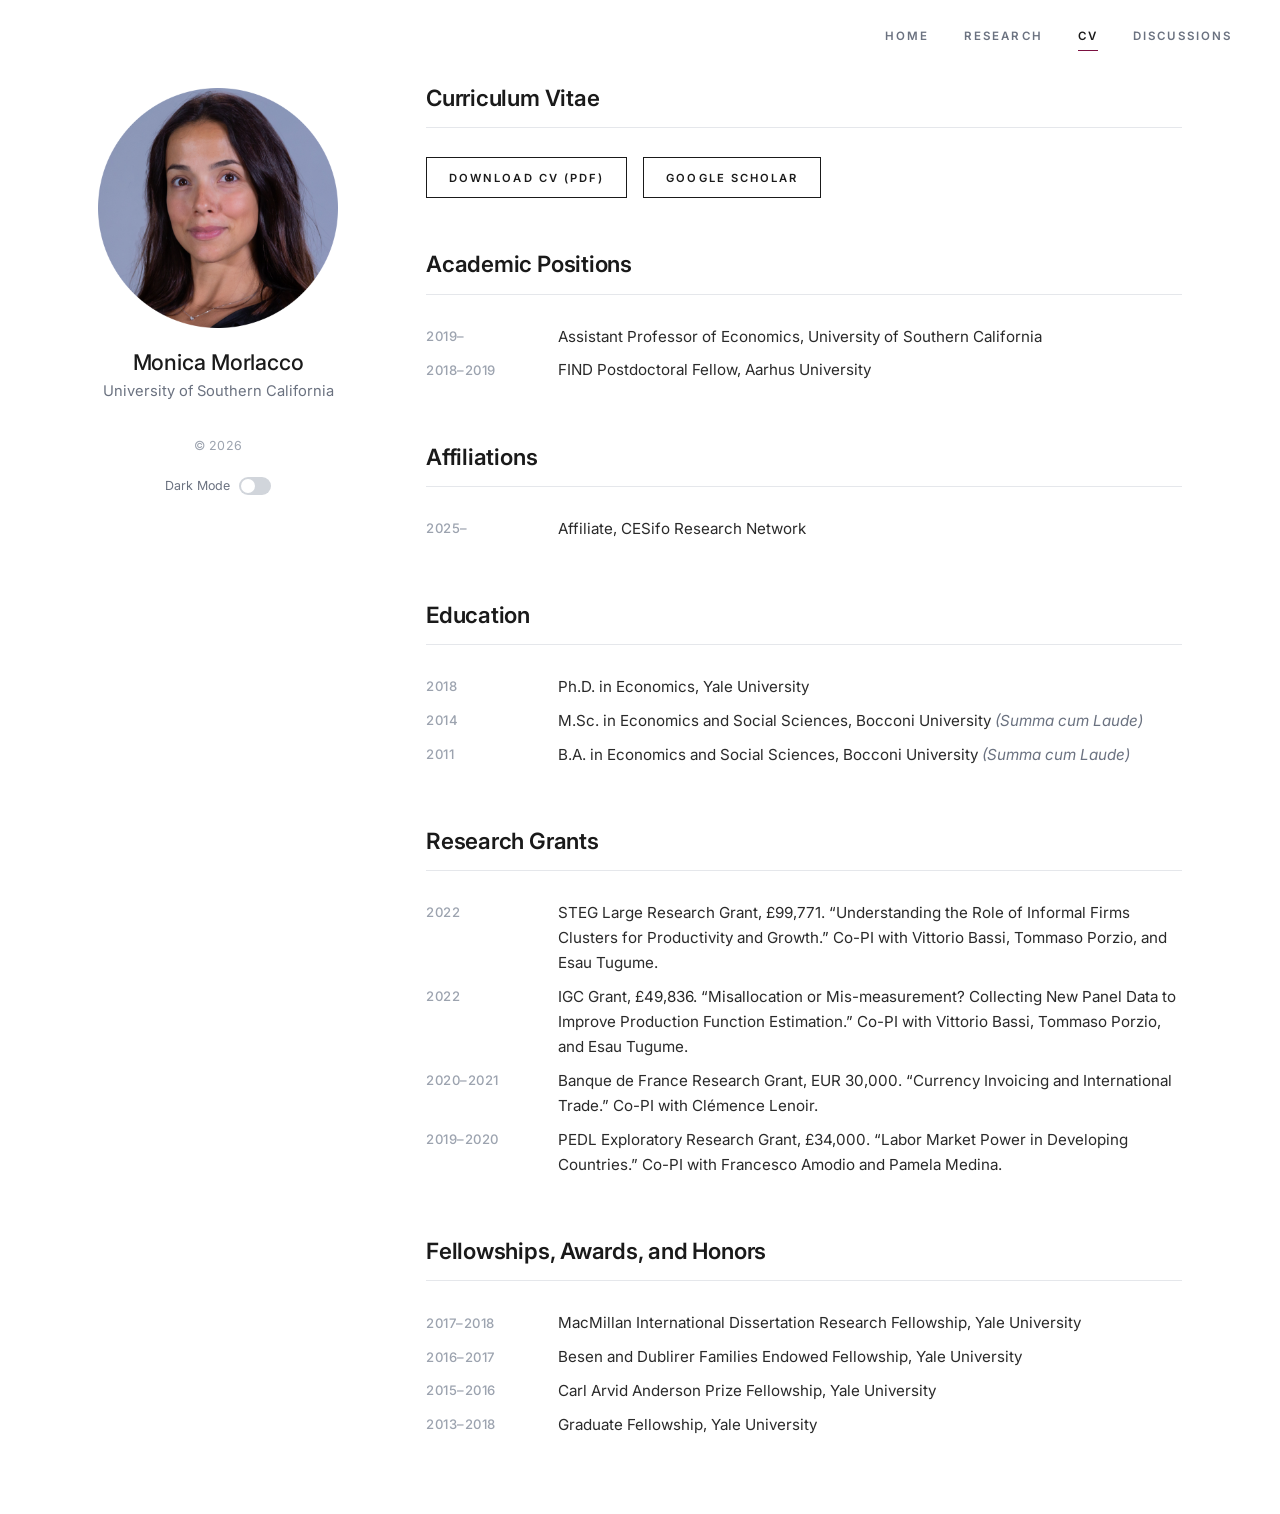
==== commit a47d90b7: "Add Research nav link jumping to publications" ====
--- a/cv.html
+++ b/cv.html
@@ -20,6 +20,7 @@
 
 <nav class="top-nav">
     <a href="/">Home</a>
+    <a href="/#publications">Research</a>
     <a href="/cv.html" class="active">CV</a>
     <a href="/discussions.html">Discussions</a>
 </nav>
--- a/css/style.css
+++ b/css/style.css
@@ -245,7 +245,7 @@
 .about a:hover { opacity: 0.7; }
 
 /* Section headings */
-.section { margin-top: 3.5rem; }
+.section { margin-top: 3.5rem; scroll-margin-top: 5rem; }
 .section h2 {
   font-size: 1.4rem;
   font-weight: 600;
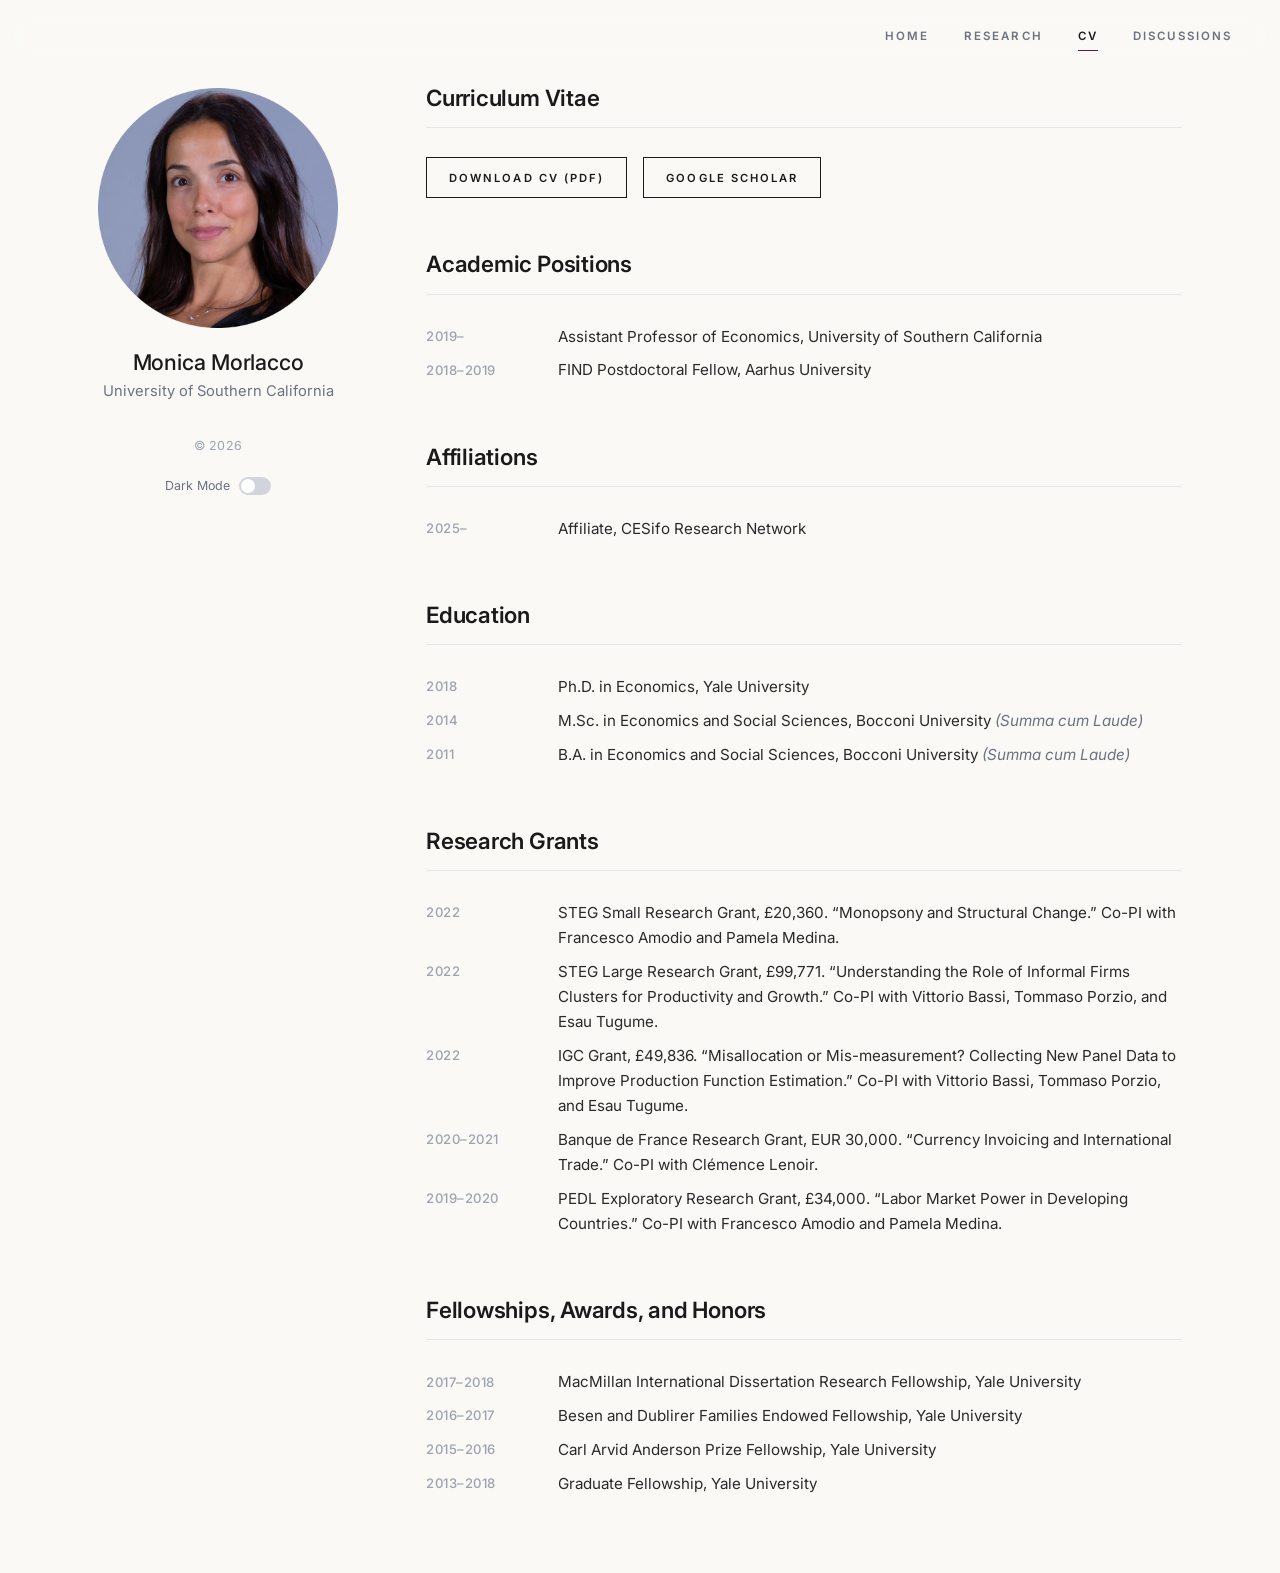
==== commit 0002ecf2: "Add new research grants to CV" ====
--- a/cv.html
+++ b/cv.html
@@ -80,6 +80,7 @@
         <section class="section">
             <h2>Research Grants</h2>
             <div class="cv-section">
+                <div class="cv-row"><span class="cv-year">2022</span><span>STEG Small Research Grant, &pound;20,360. &ldquo;Monopsony and Structural Change.&rdquo; Co-PI with Francesco Amodio and Pamela Medina.</span></div>
                 <div class="cv-row"><span class="cv-year">2022</span><span>STEG Large Research Grant, &pound;99,771. &ldquo;Understanding the Role of Informal Firms Clusters for Productivity and Growth.&rdquo; Co-PI with Vittorio Bassi, Tommaso Porzio, and Esau Tugume.</span></div>
                 <div class="cv-row"><span class="cv-year">2022</span><span>IGC Grant, &pound;49,836. &ldquo;Misallocation or Mis-measurement? Collecting New Panel Data to Improve Production Function Estimation.&rdquo; Co-PI with Vittorio Bassi, Tommaso Porzio, and Esau Tugume.</span></div>
                 <div class="cv-row"><span class="cv-year">2020&ndash;2021</span><span>Banque de France Research Grant, EUR 30,000. &ldquo;Currency Invoicing and International Trade.&rdquo; Co-PI with Cl&eacute;mence Lenoir.</span></div>
--- a/css/style.css
+++ b/css/style.css
@@ -3,7 +3,6 @@
    ===================================================== */
 
 @import url('https://fonts.googleapis.com/css2?family=Inter:wght@300;400;500;600;700&display=swap');
-
 /* =====================================================
    Reset + base
    ===================================================== */
@@ -11,7 +10,7 @@
 html { scroll-behavior: smooth; }
 body {
   font-family: 'Inter', -apple-system, BlinkMacSystemFont, "Segoe UI", system-ui, sans-serif;
-  background: #ffffff;
+  background: #faf9f6;
   color: #1a1a1a;
   font-size: 16px;
   line-height: 1.65;
@@ -72,7 +71,7 @@
   left: 0;
   right: 0;
   height: 4.5rem;
-  background: rgba(255,255,255,0.85);
+  background: rgba(250,249,246,0.85);
   backdrop-filter: saturate(180%) blur(14px);
   -webkit-backdrop-filter: saturate(180%) blur(14px);
   z-index: 80;
@@ -168,6 +167,11 @@
   line-height: 1.65;
 }
 
+.sidebar-contact a {
+    color: #c2185b;
+    text-decoration: none;
+}
+
 /* =====================================================
    CV page
    ===================================================== */
@@ -185,7 +189,7 @@
   letter-spacing: 0.18em;
   text-transform: uppercase;
   color: #1a1a1a;
-  background: #ffffff;
+  background: transparent;
   border: 1px solid #1a1a1a;
   text-decoration: none;
   transition: all 0.15s ease;
@@ -244,6 +248,7 @@
 }
 .about a:hover { opacity: 0.7; }
 
+
 /* Section headings */
 .section { margin-top: 3.5rem; scroll-margin-top: 5rem; }
 .section h2 {
@@ -257,14 +262,15 @@
 }
 
 /* Paper entries */
-.paper { margin-bottom: 1.9rem; }
+.paper { margin-bottom: 2.4rem; }
 .paper:last-child { margin-bottom: 0; }
 
 .paper-title {
-  font-size: 0.94rem;
-  line-height: 1.5;
-  color: #1a1a1a;
-}
+  font-size: 1.02rem;
+  line-height: 1.45;
+  color: #1a1a1a;
+}
+
 .paper-title a {
   color: inherit;
   text-decoration: none;
@@ -272,25 +278,26 @@
   border-bottom: 1px solid transparent;
   transition: border-color 0.15s ease;
 }
-.paper-title a:hover { border-bottom-color: #7b1040; }
+.paper-title a:hover { color: #7b1040; border-bottom-color: #7b1040; }
 .paper-title-text { font-weight: 600; }
 body.dark .paper-title-text { color: #fafafa; }
 .paper-title .coauthors {
   font-weight: 400;
   color: #6b7280;
-  font-size: 0.88rem;
+  font-size: 0.85rem;       /* was 0.88rem */
 }
 
 .paper-meta {
-  margin-top: 0.3rem;
-  font-size: 0.92rem;
+  margin-top: 0.35rem;
+  font-size: 0.83rem;
   color: #4b5563;
   line-height: 1.55;
 }
 .paper-meta em {
-  font-style: italic;
-  font-weight: 700;
-  color: #6b7280;
+  font-weight: 600;
+  font-style: normal;
+  color: #7b1040;
+  font-size: 0.92rem;
 }
 .paper-status {
   font-style: italic;
@@ -316,6 +323,62 @@
   border-bottom-color: #1a1a1a;
 }
 .paper-links .sep { color: #d1d5db; }
+
+/* Abstract toggle */
+.abstract-btn {
+  flex: none;
+  width: 19px;
+  height: 19px;
+  margin-right: 0.55rem;
+  padding: 0;
+  border: 1px solid #d8b3c2;
+  border-radius: 50%;
+  background: none;
+  color: #c2185b;
+  font-family: inherit;
+  font-size: 0.95rem;
+  font-weight: 400;
+  line-height: 1;
+  display: inline-flex;
+  align-items: center;
+  justify-content: center;
+  vertical-align: -3px;
+  cursor: pointer;
+  transition: background 0.15s ease, color 0.15s ease, border-color 0.15s ease;
+}
+.abstract-btn:hover { background: #c2185b; color: #ffffff; border-color: #c2185b; }
+.abstract-all-btn {
+  display: inline-block;
+  margin: -0.4rem 0 1.4rem;
+  font-family: inherit;
+  font-size: 0.7rem;
+  font-weight: 600;
+  letter-spacing: 0.1em;
+  text-transform: uppercase;
+  color: #9ca3af;
+  background: none;
+  border: none;
+  padding: 0;
+  cursor: pointer;
+  transition: color 0.15s ease;
+}
+.abstract-all-btn:hover { color: #c2185b; }
+.abstract-all-btn[aria-expanded="true"] { color: #c2185b; }
+.paper-abstract {
+  max-height: 0;
+  overflow: hidden;
+  transition: max-height 0.3s ease;
+}
+.paper-abstract-inner {
+  margin-top: 0.6rem;
+  padding: 0.75rem 1rem;
+  border-left: 2px solid #e3c4d1;
+  background: #fbf6f8;
+  border-radius: 0;
+  font-size: 0.9rem;
+  line-height: 1.6;
+  color: #4b5563;
+}
 
 /* Discussion entries */
 .discussion {
@@ -372,12 +435,15 @@
 body.dark .paper-title a:hover { border-bottom-color: #c44d7a; }
 body.dark .paper-title .coauthors { color: #9ca3af; }
 body.dark .paper-meta { color: #9ca3af; }
-body.dark .paper-meta em { color: #d1d5db; }
+body.dark .paper-meta em { color: #e06c9f; }
 body.dark .paper-status { color: #9ca3af; }
 body.dark .paper-links { color: #6b7280; }
 body.dark .paper-links a { color: #6b7280; }
 body.dark .paper-links a:hover { color: #fafafa; border-bottom-color: #fafafa; }
 body.dark .paper-links .sep { color: #2a2a2a; }
+body.dark .abstract-btn { border-color: #7b1040; color: #ec4899; }
+body.dark .abstract-btn:hover { background: #ec4899; color: #0f0f0f; border-color: #ec4899; }
+body.dark .paper-abstract-inner { background: #1a1416; border-left-color: #7b1040; color: #d1d5db; }
 body.dark .discussion { border-bottom-color: #1f2937; }
 body.dark .disc-title { color: #fafafa; }
 body.dark .disc-authors { color: #9ca3af; }
@@ -418,8 +484,25 @@
     align-items: start;
     text-align: left;
   }
-  .sidebar-photo { max-width: 140px; }
-  .sidebar-name { margin-top: 0; }
+  .sidebar-photo { max-width: 140px; grid-column: 1; grid-row: 1 / span 2; }
+  .sidebar-name { margin-top: 0; grid-column: 2; grid-row: 1; align-self: end; }
+  .sidebar-affiliation { grid-column: 2; grid-row: 2; align-self: start; }
+  .dark-toggle { grid-column: 1 / -1; justify-content: flex-start; }
   .sidebar-copy { display: none; }
   .sidebar-contact { margin-top: 1.5rem; grid-column: 1 / -1; }
 }
+
+/* Abstract link in the links row */
+.paper-links .abstract-link { color: #c2185b; }
+.paper-links .abstract-link:hover { color: #7b1040; border-bottom-color: #7b1040; }
+.paper-links .abstract-link[aria-expanded="true"] { color: #7b1040; border-bottom-color: #7b1040; }
+body.dark .paper-links .abstract-link { color: #ec4899; }
+body.dark .paper-links .abstract-link:hover,
+body.dark .paper-links .abstract-link[aria-expanded="true"] { color: #ec4899; border-bottom-color: #ec4899; }
+
+/* Contact section at the bottom of the page (all screen sizes) */
+.contact-bottom .contact-address { font-size: 0.9rem; color: #4b5563; line-height: 1.75; }
+.contact-bottom a { color: #c2185b; text-decoration: none; }
+body.dark .contact-bottom .contact-address { color: #9ca3af; }
+body.dark .contact-bottom a { color: #ec4899; }
+
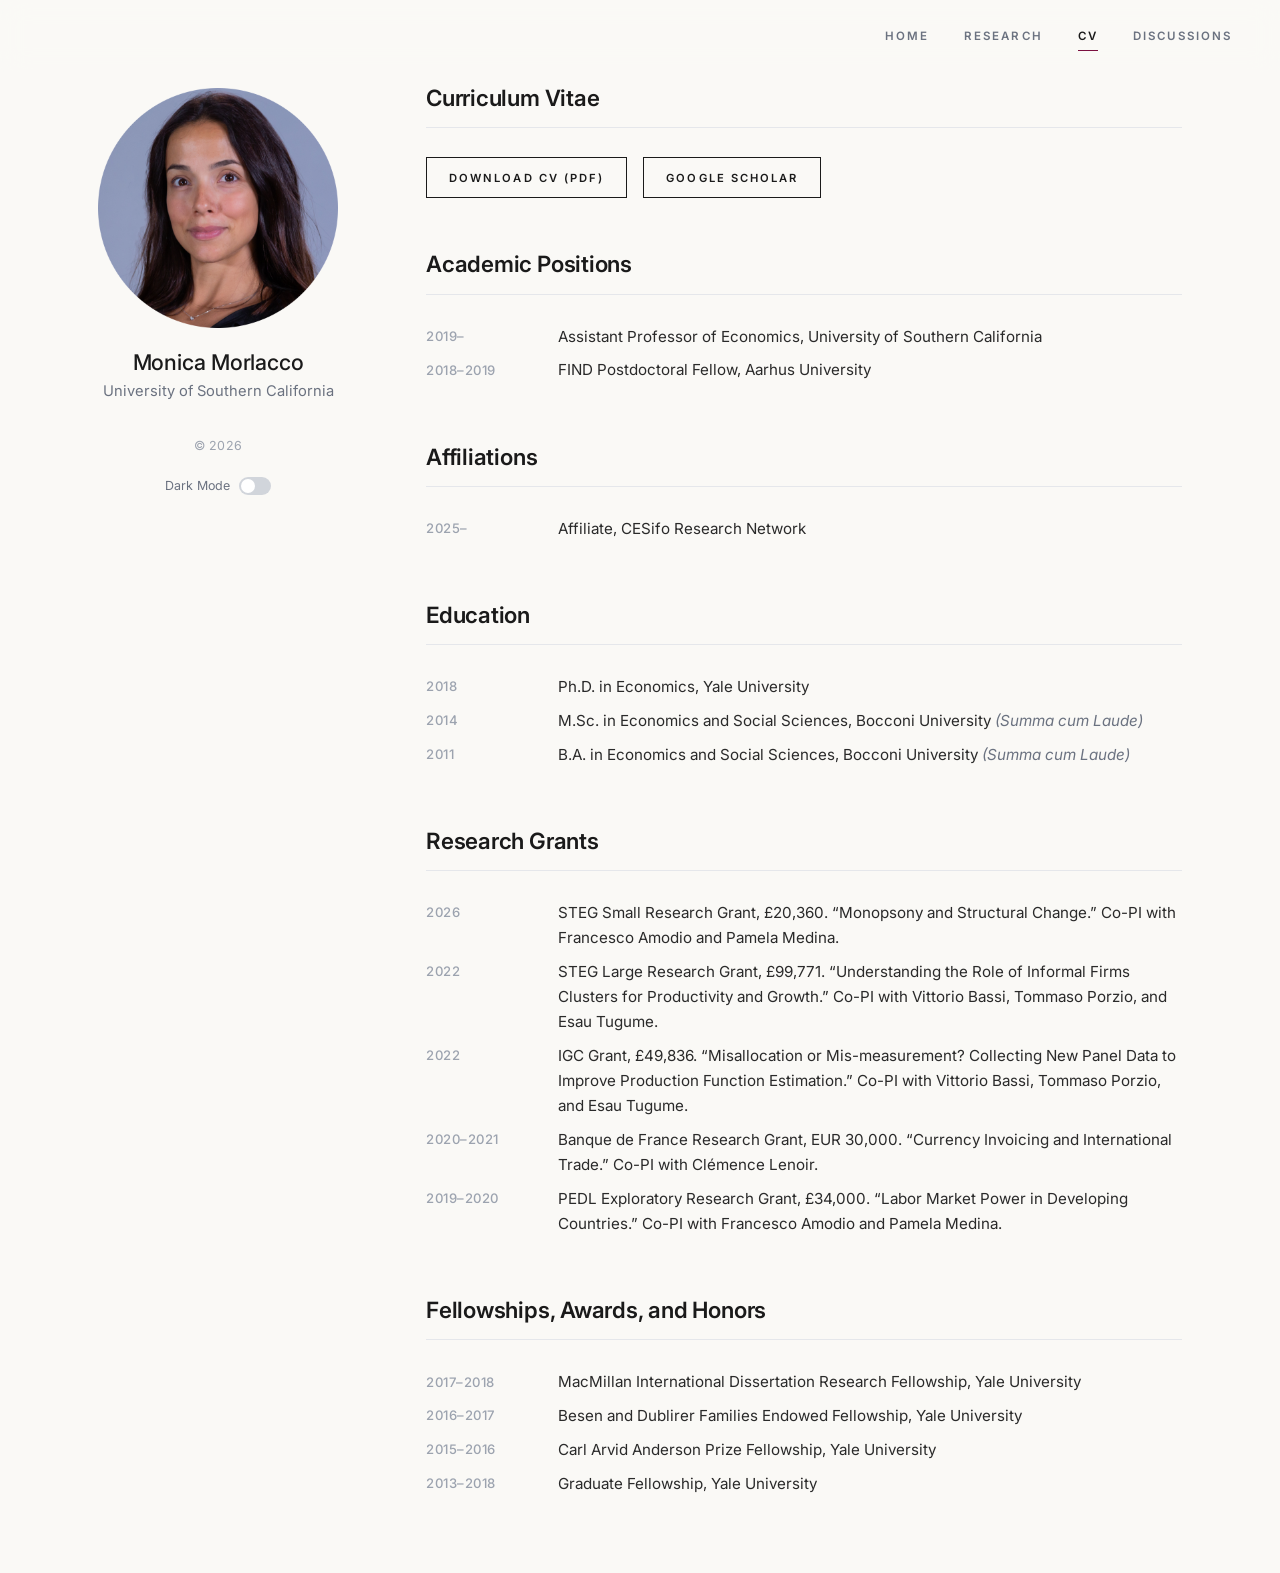
==== commit b0accf64: "Update research grant year from 2022 to 2026" ====
--- a/cv.html
+++ b/cv.html
@@ -80,7 +80,7 @@
         <section class="section">
             <h2>Research Grants</h2>
             <div class="cv-section">
-                <div class="cv-row"><span class="cv-year">2022</span><span>STEG Small Research Grant, &pound;20,360. &ldquo;Monopsony and Structural Change.&rdquo; Co-PI with Francesco Amodio and Pamela Medina.</span></div>
+                <div class="cv-row"><span class="cv-year">2026</span><span>STEG Small Research Grant, &pound;20,360. &ldquo;Monopsony and Structural Change.&rdquo; Co-PI with Francesco Amodio and Pamela Medina.</span></div>
                 <div class="cv-row"><span class="cv-year">2022</span><span>STEG Large Research Grant, &pound;99,771. &ldquo;Understanding the Role of Informal Firms Clusters for Productivity and Growth.&rdquo; Co-PI with Vittorio Bassi, Tommaso Porzio, and Esau Tugume.</span></div>
                 <div class="cv-row"><span class="cv-year">2022</span><span>IGC Grant, &pound;49,836. &ldquo;Misallocation or Mis-measurement? Collecting New Panel Data to Improve Production Function Estimation.&rdquo; Co-PI with Vittorio Bassi, Tommaso Porzio, and Esau Tugume.</span></div>
                 <div class="cv-row"><span class="cv-year">2020&ndash;2021</span><span>Banque de France Research Grant, EUR 30,000. &ldquo;Currency Invoicing and International Trade.&rdquo; Co-PI with Cl&eacute;mence Lenoir.</span></div>
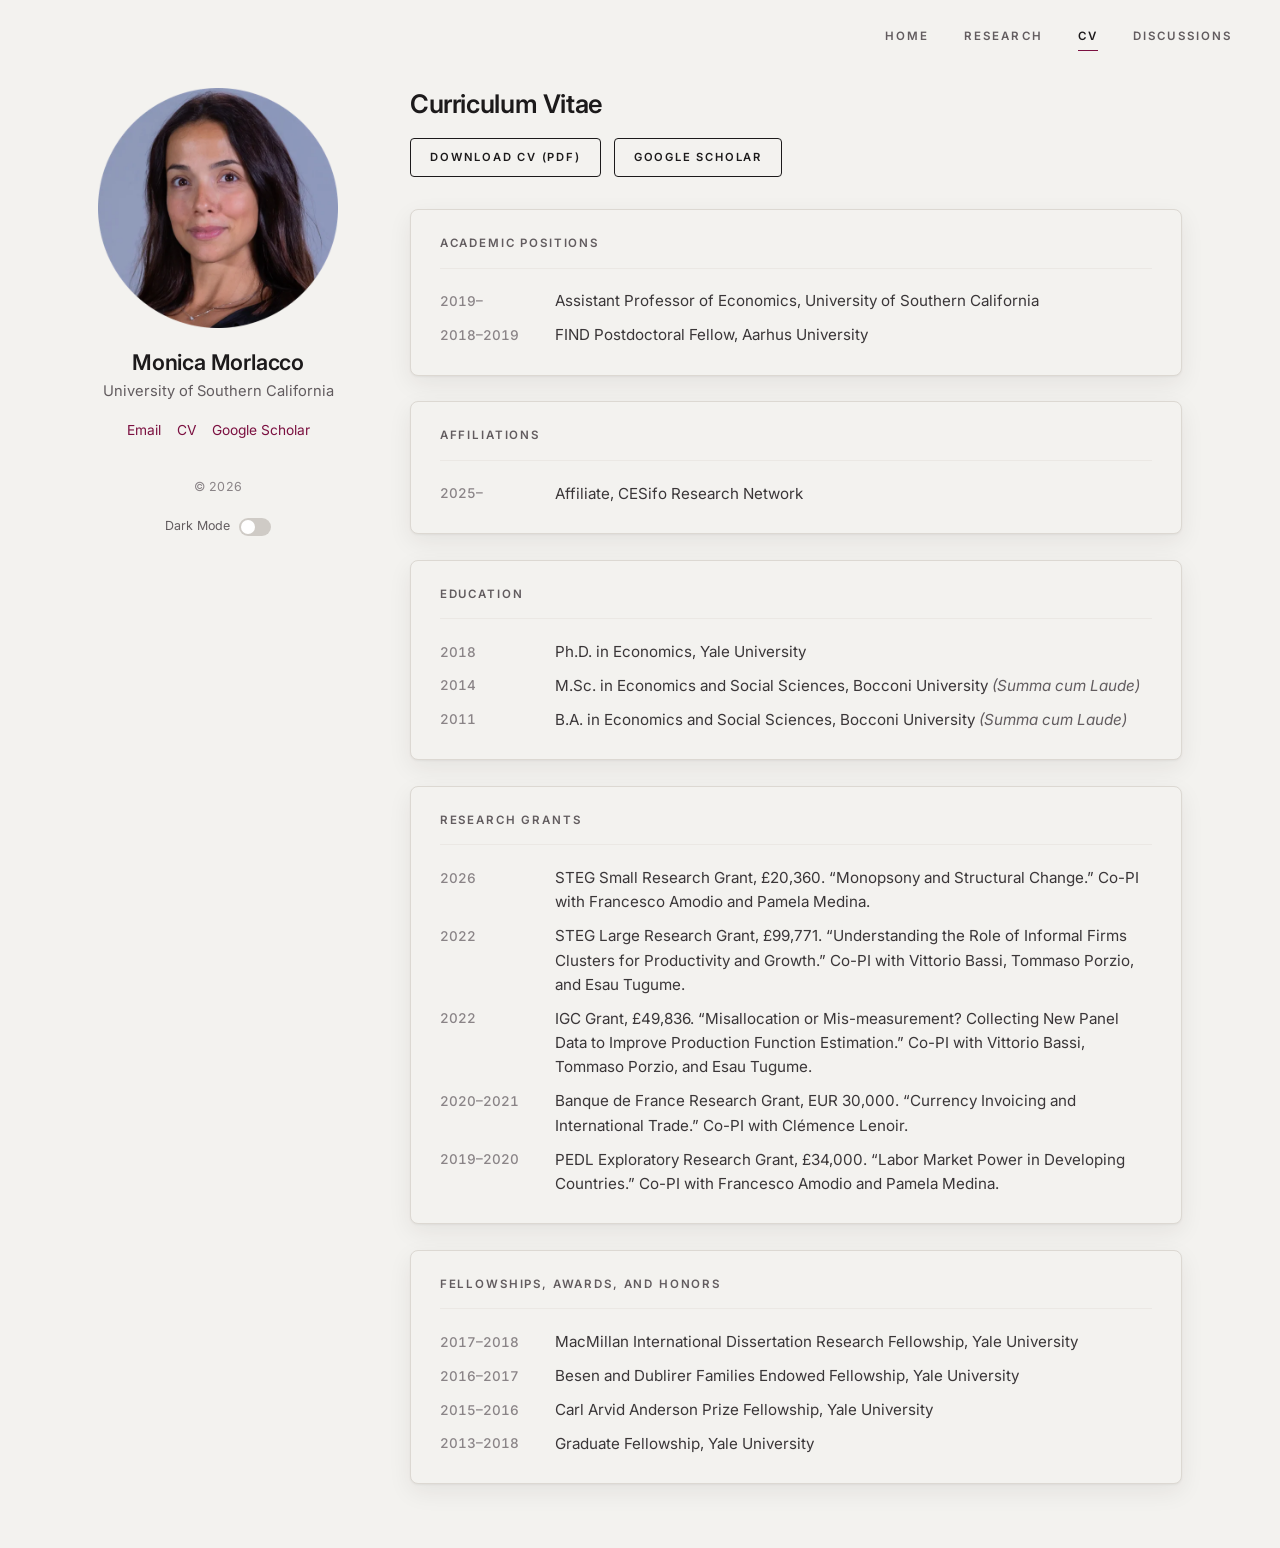
==== commit 65974f41: "Compact paper links with Media menu, softer dark mode, sidebar links, smaller portrait Co-Authored-B" ====
--- a/cv.html
+++ b/cv.html
@@ -28,9 +28,14 @@
 <div class="layout">
 
     <aside class="sidebar">
-        <div class="sidebar-photo"><img src="assets/portrait.png" alt="Monica Morlacco"></div>
-        <div class="sidebar-name">Monica Morlacco</div>
+        <div class="sidebar-photo"><img src="assets/portrait.webp" width="560" height="560" alt="Monica Morlacco"></div>
+        <div class="sidebar-name"><a href="/">Monica Morlacco</a></div>
         <div class="sidebar-affiliation">University of Southern California</div>
+        <div class="sidebar-links">
+            <a href="mailto:morlacco@usc.edu">Email</a>
+            <a href="/cv.html">CV</a>
+            <a href="https://scholar.google.com/citations?user=z0kVFdkAAAAJ&hl=en" target="_blank" rel="noopener noreferrer">Google Scholar</a>
+        </div>
         <div class="sidebar-copy">&copy; 2026</div>
 
         <div class="dark-toggle">
@@ -49,7 +54,7 @@
         </section>
 
         <div class="cv-buttons">
-            <a class="cv-button" href="https://www.dropbox.com/scl/fi/zhrereixdb2iq664phuzo/CV_MorlaccoM.pdf?rlkey=6p9ch13m0h8goqgzv0uj8cj8p&raw=1" target="_blank" rel="noopener noreferrer">Download CV (PDF)</a>
+            <a class="cv-button" href="https://www.dropbox.com/scl/fi/trmyshz2128hiqlmbwipo/CV_MorlaccoM.pdf?rlkey=j505e6rzdqe136z518hp7596w&raw=1" target="_blank" rel="noopener noreferrer">Download CV (PDF)</a>
             <a class="cv-button" href="https://scholar.google.com/citations?user=z0kVFdkAAAAJ&hl=en" target="_blank" rel="noopener noreferrer">Google Scholar</a>
         </div>
 
--- a/css/style.css
+++ b/css/style.css
@@ -3,6 +3,43 @@
    ===================================================== */
 
 @import url('https://fonts.googleapis.com/css2?family=Inter:wght@300;400;500;600;700&display=swap');
+
+/* =====================================================
+   Color tokens (light default, dark via body.dark)
+   ===================================================== */
+:root {
+  --bg: #f3f2ef;            /* off-white page */
+  --bar: rgba(243,242,239,0.88);
+  --surface: #f3f2ef;       /* section boxes: same as page */
+  --inset: #eae8e4;         /* abstract panel */
+  --shadow: 0 1px 2px rgba(40,30,34,0.05), 0 8px 24px rgba(40,30,34,0.07);
+  --border: #dcd8d2;
+  --rule: #ebe8e4;          /* dividers inside boxes */
+  --text: #1c1a1b;
+  --text-2: #3a3638;        /* body copy */
+  --muted: #625c5f;
+  --faint: #8a8487;
+  --accent: #7b1040;
+  --accent-soft: rgba(123,16,64,0.07);
+  --switch: #cfcbc6;
+}
+body.dark {
+  --bg: #1f1e20;            /* charcoal page */
+  --bar: rgba(31,30,32,0.88);
+  --surface: #272628;       /* boxes one step lighter than the page */
+  --inset: #201f21;
+  --shadow: 0 1px 2px rgba(0,0,0,0.25), 0 8px 24px rgba(0,0,0,0.22);
+  --border: #38363a;
+  --rule: #313033;
+  --text: #edebec;
+  --text-2: #d0cdcf;
+  --muted: #a6a1a4;
+  --faint: #878286;
+  --accent: #e39ab8;
+  --accent-soft: rgba(227,154,184,0.13);
+  --switch: #454347;
+}
+
 /* =====================================================
    Reset + base
    ===================================================== */
@@ -10,12 +47,16 @@
 html { scroll-behavior: smooth; }
 body {
   font-family: 'Inter', -apple-system, BlinkMacSystemFont, "Segoe UI", system-ui, sans-serif;
-  background: #faf9f6;
-  color: #1a1a1a;
+  background: var(--bg);
+  color: var(--text);
   font-size: 16px;
   line-height: 1.65;
   -webkit-font-smoothing: antialiased;
   -moz-osx-font-smoothing: grayscale;
+}
+a:focus-visible, .switch input:focus-visible + .slider {
+  outline: 2px solid var(--accent);
+  outline-offset: 2px;
 }
 
 /* =====================================================
@@ -28,7 +69,7 @@
   justify-content: center;
   gap: 0.6rem;
   font-size: 0.78rem;
-  color: #6b7280;
+  color: var(--muted);
 }
 .switch {
   position: relative;
@@ -41,7 +82,7 @@
   position: absolute;
   cursor: pointer;
   inset: 0;
-  background: #d1d5db;
+  background: var(--switch);
   border-radius: 999px;
   transition: 0.2s;
 }
@@ -56,11 +97,8 @@
   border-radius: 50%;
   transition: 0.2s;
 }
-.switch input:checked + .slider { background: #fafafa; }
-.switch input:checked + .slider::before {
-  transform: translateX(14px);
-  background: #1a1a1a;
-}
+.switch input:checked + .slider { background: var(--accent); }
+.switch input:checked + .slider::before { transform: translateX(14px); }
 
 /* =====================================================
    Top bar (translucent backdrop) + top-right nav
@@ -71,7 +109,7 @@
   left: 0;
   right: 0;
   height: 4.5rem;
-  background: rgba(250,249,246,0.85);
+  background: var(--bar);
   backdrop-filter: saturate(180%) blur(14px);
   -webkit-backdrop-filter: saturate(180%) blur(14px);
   z-index: 80;
@@ -90,16 +128,16 @@
   z-index: 90;
 }
 .top-nav a {
-  color: #6b7280;
+  color: var(--muted);
   text-decoration: none;
   padding-bottom: 4px;
   border-bottom: 1.5px solid transparent;
   transition: color 0.15s ease, border-color 0.15s ease;
 }
-.top-nav a:hover { color: #1a1a1a; }
+.top-nav a:hover { color: var(--text); }
 .top-nav a.active {
-  color: #1a1a1a;
-  border-bottom-color: #7b1040;
+  color: var(--text);
+  border-bottom-color: var(--accent);
 }
 
 /* =====================================================
@@ -108,10 +146,10 @@
 .layout {
   max-width: 1180px;
   margin: 0 auto;
-  padding: 5rem 3rem 4rem;
+  padding: 5.5rem 3rem 4rem;
   display: grid;
   grid-template-columns: 240px 1fr;
-  gap: 5.5rem;
+  gap: 4.5rem;
   align-items: start;
 }
 
@@ -125,340 +163,317 @@
 }
 .sidebar-photo img {
   width: 100%;
+  height: auto;
   display: block;
-  border-radius: 2px;
+  border-radius: 6px;
 }
 .sidebar-name {
   margin-top: 1.3rem;
   font-size: 1.35rem;
-  font-weight: 500;
+  font-weight: 600;
   letter-spacing: -0.01em;
-  color: #1a1a1a;
+  color: var(--text);
   line-height: 1.25;
 }
 .sidebar-affiliation {
   margin-top: 0.3rem;
   font-size: 0.92rem;
-  color: #6b7280;
-  font-weight: 400;
+  color: var(--muted);
   line-height: 1.4;
 }
+.sidebar-name a { color: inherit; text-decoration: none; }
+.sidebar-links {
+  margin-top: 1.1rem;
+  display: flex;
+  flex-wrap: wrap;
+  justify-content: center;
+  gap: 0.2rem 1rem;
+  font-size: 0.86rem;
+}
+.sidebar-links a {
+  color: var(--accent);
+  text-decoration: underline;
+  text-decoration-color: transparent;
+  text-underline-offset: 3px;
+  transition: text-decoration-color 0.15s ease;
+}
+.sidebar-links a:hover { text-decoration-color: currentColor; }
 .sidebar-copy {
   margin-top: 2.2rem;
   font-size: 0.78rem;
-  color: #9ca3af;
+  color: var(--faint);
   letter-spacing: 0.02em;
 }
 
-/* Sidebar contact block (home page only) */
-.sidebar-contact {
-  margin-top: 1.5cm;
-  text-align: left;
-}
-.sidebar-contact .contact-label {
-  font-weight: 700;
+/* =====================================================
+   Content column
+   ===================================================== */
+.content { min-width: 0; }
+
+/* Page intro (About Me / page title) — unboxed */
+.about h1 {
+  font-size: 1.6rem;
+  font-weight: 600;
+  letter-spacing: -0.015em;
+  color: var(--text);
+  line-height: 1.25;
+  margin-bottom: 1.1rem;
+}
+.about p {
+  margin-bottom: 0.9rem;
   font-size: 1rem;
-  color: #1a1a1a;
-  margin-bottom: 0.5rem;
-}
-.sidebar-contact .contact-address {
-  font-size: 0.82rem;
-  color: #4b5563;
-  line-height: 1.65;
-}
-
-.sidebar-contact a {
-    color: #c2185b;
-    text-decoration: none;
-}
-
-/* =====================================================
-   CV page
-   ===================================================== */
-.cv-buttons {
-  display: flex;
-  gap: 1rem;
-  margin-bottom: 3rem;
-  flex-wrap: wrap;
-}
-.cv-button {
-  display: inline-block;
-  padding: 0.65rem 1.4rem;
-  font-size: 0.7rem;
-  font-weight: 600;
-  letter-spacing: 0.18em;
+  color: var(--text-2);
+  line-height: 1.7;
+  max-width: 44rem;
+}
+.about p:last-child { margin-bottom: 0; }
+.about strong { font-weight: 600; color: var(--text); }
+.about a, .disc-meta a {
+  color: var(--accent);
+  text-decoration: underline;
+  text-decoration-color: transparent;
+  text-underline-offset: 3px;
+  transition: text-decoration-color 0.15s ease;
+}
+.about a:hover, .disc-meta a:hover { text-decoration-color: currentColor; }
+
+/* Section boxes */
+.section {
+  margin-top: 1.6rem;
+  scroll-margin-top: 5.5rem;
+  background: var(--surface);
+  border: 1px solid var(--border);
+  border-radius: 8px;
+  box-shadow: var(--shadow);
+  padding: 1.5rem 1.8rem 1.7rem;
+}
+.about + .section { margin-top: 2.4rem; }
+.section h2 {
+  font-size: 0.72rem;
+  font-weight: 600;
+  letter-spacing: 0.16em;
   text-transform: uppercase;
-  color: #1a1a1a;
-  background: transparent;
-  border: 1px solid #1a1a1a;
-  text-decoration: none;
-  transition: all 0.15s ease;
-}
-.cv-button:hover {
-  background: #1a1a1a;
-  color: #fafafa;
-}
-
-.cv-section { margin-bottom: 0.8rem; }
-.cv-row {
-  display: grid;
-  grid-template-columns: 110px 1fr;
-  gap: 1.4rem;
-  margin-bottom: 0.55rem;
-  font-size: 0.95rem;
-  line-height: 1.65;
-  color: #2a2a2a;
-}
-.cv-row em { font-style: italic; color: #6b7280; }
-.cv-year {
-  color: #9ca3af;
-  font-size: 0.82rem;
-  font-weight: 500;
-  letter-spacing: 0.04em;
-  padding-top: 0.15rem;
-}
-
-/* =====================================================
-   Content column
-   ===================================================== */
-.content { min-width: 0; }
-
-/* About me block */
-.about h1 {
-  font-size: 1.4rem;
-  font-weight: 600;
-  letter-spacing: -0.01em;
-  color: #1a1a1a;
-  padding-bottom: 0.65rem;
-  border-bottom: 1px solid #e5e7eb;
-  margin-bottom: 1.8rem;
-}
-.about p {
-  margin-bottom: 1rem;
-  font-size: 1rem;
-  color: #2a2a2a;
-  line-height: 1.7;
-}
-.about p:last-child { margin-bottom: 0; }
-.about strong { font-weight: 600; color: #1a1a1a; }
-.about a {
-  color: #c2185b;
-  text-decoration: none;
-  transition: opacity 0.15s ease;
-}
-.about a:hover { opacity: 0.7; }
-
-
-/* Section headings */
-.section { margin-top: 3.5rem; scroll-margin-top: 5rem; }
-.section h2 {
-  font-size: 1.4rem;
-  font-weight: 600;
-  letter-spacing: -0.01em;
-  color: #1a1a1a;
-  padding-bottom: 0.65rem;
-  border-bottom: 1px solid #e5e7eb;
-  margin-bottom: 1.8rem;
+  color: var(--muted);
+  padding-bottom: 0.9rem;
+  border-bottom: 1px solid var(--rule);
+  margin-bottom: 1.3rem;
 }
 
 /* Paper entries */
-.paper { margin-bottom: 2.4rem; }
-.paper:last-child { margin-bottom: 0; }
+.paper + .paper {
+  margin-top: 1.25rem;
+  padding-top: 1.25rem;
+  border-top: 1px solid var(--rule);
+}
 
 .paper-title {
-  font-size: 1.02rem;
+  font-size: 1.03rem;
   line-height: 1.45;
-  color: #1a1a1a;
-}
-
+  color: var(--text);
+}
 .paper-title a {
   color: inherit;
   text-decoration: none;
   font-weight: 600;
-  border-bottom: 1px solid transparent;
-  transition: border-color 0.15s ease;
-}
-.paper-title a:hover { color: #7b1040; border-bottom-color: #7b1040; }
+  transition: color 0.15s ease;
+}
+.paper-title a:hover { color: var(--accent); }
 .paper-title-text { font-weight: 600; }
-body.dark .paper-title-text { color: #fafafa; }
+.paper-title .coauthors:empty { display: none; }
 .paper-title .coauthors {
+  display: block;
+  margin-top: 0.15rem;
   font-weight: 400;
-  color: #6b7280;
-  font-size: 0.85rem;       /* was 0.88rem */
+  color: var(--muted);
+  font-size: 0.9rem;
 }
 
 .paper-meta {
-  margin-top: 0.35rem;
-  font-size: 0.83rem;
-  color: #4b5563;
+  margin-top: 0.3rem;
+  font-size: 0.9rem;
+  color: var(--muted);
   line-height: 1.55;
 }
 .paper-meta em {
-  font-weight: 600;
   font-style: normal;
-  color: #7b1040;
-  font-size: 0.92rem;
+  font-weight: 600;
+  color: var(--accent);
 }
 .paper-status {
-  font-style: italic;
-  color: #4b5563;
+  display: inline-block;
+  padding: 0.12rem 0.55rem;
+  border-radius: 4px;
+  background: var(--accent-soft);
+  color: var(--accent);
+  font-size: 0.82rem;
+  font-weight: 500;
 }
 
 .paper-links {
-  margin-top: 0.45rem;
+  margin-top: 0.3rem;
   display: flex;
   flex-wrap: wrap;
-  gap: 0.4rem 0.6rem;
-  font-size: 0.82rem;
-  color: #9ca3af;
-}
-.paper-links a {
-  color: #9ca3af;
+  align-items: baseline;
+  gap: 0.1rem 0.45rem;
+  font-size: 0.84rem;
+}
+.paper-links a, .media summary {
+  font-weight: 400;
+  color: var(--faint);
+  text-decoration: underline;
+  text-decoration-color: var(--border);
+  text-underline-offset: 3px;
+  cursor: pointer;
+  transition: color 0.15s ease, text-decoration-color 0.15s ease;
+}
+.paper-links a:hover, .media summary:hover,
+.paper-links .abstract-link[aria-expanded="true"], .media[open] summary {
+  color: var(--accent);
+  text-decoration-color: currentColor;
+}
+.paper-links .sep { color: var(--faint); }
+
+/* Media menu */
+.media { position: relative; }
+.media summary { list-style: none; }
+.media summary::-webkit-details-marker { display: none; }
+.media summary::after {
+  content: "";
+  display: inline-block;
+  margin-left: 0.3rem;
+  border: 4px solid transparent;
+  border-top-color: currentColor;
+  border-bottom-width: 0;
+  vertical-align: middle;
+}
+.media-menu {
+  position: absolute;
+  top: calc(100% + 0.35rem);
+  left: 0;
+  z-index: 20;
+  display: flex;
+  flex-direction: column;
+  min-width: max-content;
+  padding: 0.3rem 0;
+  background: var(--surface);
+  border: 1px solid var(--border);
+  border-radius: 6px;
+  box-shadow: 0 6px 18px rgba(0,0,0,0.10);
+}
+.media-menu a {
+  padding: 0.3rem 0.8rem;
   text-decoration: none;
-  border-bottom: 1px solid transparent;
-  transition: color 0.15s ease, border-color 0.15s ease;
-}
-.paper-links a:hover {
-  color: #1a1a1a;
-  border-bottom-color: #1a1a1a;
-}
-.paper-links .sep { color: #d1d5db; }
-
-/* Abstract toggle */
-.abstract-btn {
-  flex: none;
-  width: 19px;
-  height: 19px;
-  margin-right: 0.55rem;
-  padding: 0;
-  border: 1px solid #d8b3c2;
-  border-radius: 50%;
-  background: none;
-  color: #c2185b;
-  font-family: inherit;
-  font-size: 0.95rem;
-  font-weight: 400;
-  line-height: 1;
-  display: inline-flex;
-  align-items: center;
-  justify-content: center;
-  vertical-align: -3px;
-  cursor: pointer;
-  transition: background 0.15s ease, color 0.15s ease, border-color 0.15s ease;
-}
-.abstract-btn:hover { background: #c2185b; color: #ffffff; border-color: #c2185b; }
-.abstract-all-btn {
-  display: inline-block;
-  margin: -0.4rem 0 1.4rem;
-  font-family: inherit;
-  font-size: 0.7rem;
-  font-weight: 600;
-  letter-spacing: 0.1em;
-  text-transform: uppercase;
-  color: #9ca3af;
-  background: none;
-  border: none;
-  padding: 0;
-  cursor: pointer;
-  transition: color 0.15s ease;
-}
-.abstract-all-btn:hover { color: #c2185b; }
-.abstract-all-btn[aria-expanded="true"] { color: #c2185b; }
+}
+/* Work in progress: compact list, no dividers */
+.wip .paper + .paper {
+  margin-top: 1.1rem;
+  padding-top: 0;
+  border-top: none;
+}
+.wip .paper-title { font-size: 0.98rem; }
+
+/* Abstract panel */
 .paper-abstract {
   max-height: 0;
   overflow: hidden;
   transition: max-height 0.3s ease;
 }
 .paper-abstract-inner {
-  margin-top: 0.6rem;
-  padding: 0.75rem 1rem;
-  border-left: 2px solid #e3c4d1;
-  background: #fbf6f8;
-  border-radius: 0;
+  margin-top: 0.8rem;
+  padding: 0.85rem 1rem;
+  background: var(--inset);
+  border-radius: 6px;
   font-size: 0.9rem;
   line-height: 1.6;
-  color: #4b5563;
-}
+  color: var(--text-2);
+}
+
+/* Contact box (bottom of home page) */
+.contact-bottom .contact-address {
+  font-size: 0.92rem;
+  color: var(--text-2);
+  line-height: 1.75;
+}
+.contact-bottom a {
+  color: var(--accent);
+  text-decoration: underline;
+  text-decoration-color: transparent;
+  text-underline-offset: 3px;
+  transition: text-decoration-color 0.15s ease;
+}
+.contact-bottom a:hover { text-decoration-color: currentColor; }
 
 /* Discussion entries */
-.discussion {
-  margin-bottom: 1.6rem;
-  padding-bottom: 1.6rem;
-  border-bottom: 1px solid #f3f4f6;
-}
-.discussion:last-child { border-bottom: none; }
+.discussion + .discussion {
+  margin-top: 1.25rem;
+  padding-top: 1.25rem;
+  border-top: 1px solid var(--rule);
+}
 .disc-title {
-  font-size: 0.94rem;
-  font-weight: 600;
-  color: #1a1a1a;
-  line-height: 1.5;
+  font-size: 1.03rem;
+  font-weight: 600;
+  color: var(--text);
+  line-height: 1.45;
 }
 .disc-authors {
+  display: block;
+  margin-top: 0.15rem;
   font-weight: 400;
-  color: #6b7280;
-  font-size: 0.88rem;
+  color: var(--muted);
+  font-size: 0.9rem;
 }
 .disc-meta {
-  margin-top: 0.4rem;
-  font-size: 0.88rem;
-  color: #6b7280;
+  margin-top: 0.3rem;
+  font-size: 0.9rem;
+  color: var(--muted);
   line-height: 1.55;
 }
-.disc-meta a {
-  color: #9ca3af;
+
+/* =====================================================
+   CV page
+   ===================================================== */
+.cv-buttons {
+  display: flex;
+  gap: 0.8rem;
+  margin-bottom: 2rem;
+  flex-wrap: wrap;
+}
+.cv-button {
+  display: inline-block;
+  padding: 0.6rem 1.2rem;
+  font-size: 0.7rem;
+  font-weight: 600;
+  letter-spacing: 0.16em;
+  text-transform: uppercase;
+  color: var(--text);
+  background: var(--surface);
+  border: 1px solid var(--text);
+  border-radius: 4px;
   text-decoration: none;
-  border-bottom: 1px solid transparent;
-  transition: color 0.15s ease, border-color 0.15s ease;
-}
-.disc-meta a:hover {
-  color: #1a1a1a;
-  border-bottom-color: #1a1a1a;
-}
-
-/* =====================================================
-   Dark mode overrides
-   ===================================================== */
-body.dark { background: #0f0f0f; color: #e5e7eb; }
-body.dark .top-bar { background: rgba(15,15,15,0.85); }
-body.dark .sidebar-name { color: #fafafa; }
-body.dark .sidebar-affiliation { color: #9ca3af; }
-body.dark .sidebar-contact .contact-label { color: #fafafa; }
-body.dark .sidebar-contact .contact-address { color: #9ca3af; }
-body.dark .sidebar-copy { color: #6b7280; }
-body.dark .dark-toggle { color: #9ca3af; }
-body.dark .about h1, body.dark .section h2 { color: #fafafa; border-bottom-color: #2a2a2a; }
-body.dark .about p { color: #d1d5db; }
-body.dark .about strong { color: #fafafa; }
-body.dark .about a { color: #ec4899; text-decoration: none; }
-body.dark .paper-title { color: #fafafa; }
-body.dark .paper-title a { color: #fafafa; }
-body.dark .paper-title a:hover { border-bottom-color: #c44d7a; }
-body.dark .paper-title .coauthors { color: #9ca3af; }
-body.dark .paper-meta { color: #9ca3af; }
-body.dark .paper-meta em { color: #e06c9f; }
-body.dark .paper-status { color: #9ca3af; }
-body.dark .paper-links { color: #6b7280; }
-body.dark .paper-links a { color: #6b7280; }
-body.dark .paper-links a:hover { color: #fafafa; border-bottom-color: #fafafa; }
-body.dark .paper-links .sep { color: #2a2a2a; }
-body.dark .abstract-btn { border-color: #7b1040; color: #ec4899; }
-body.dark .abstract-btn:hover { background: #ec4899; color: #0f0f0f; border-color: #ec4899; }
-body.dark .paper-abstract-inner { background: #1a1416; border-left-color: #7b1040; color: #d1d5db; }
-body.dark .discussion { border-bottom-color: #1f2937; }
-body.dark .disc-title { color: #fafafa; }
-body.dark .disc-authors { color: #9ca3af; }
-body.dark .disc-meta { color: #9ca3af; }
-body.dark .disc-meta a { color: #6b7280; }
-body.dark .disc-meta a:hover { color: #fafafa; border-bottom-color: #fafafa; }
-body.dark .top-nav a { color: #9ca3af; }
-body.dark .top-nav a:hover { color: #fafafa; }
-body.dark .top-nav a.active { color: #fafafa; border-bottom-color: #c44d7a; }
-body.dark .cv-button { color: #fafafa; background: transparent; border-color: #fafafa; }
-body.dark .cv-button:hover { background: #fafafa; color: #0f0f0f; }
-body.dark .cv-row { color: #d1d5db; }
-body.dark .cv-row em { color: #9ca3af; }
-body.dark .cv-year { color: #6b7280; }
-body.dark .slider { background: #2a2a2a; }
+  transition: all 0.15s ease;
+}
+.cv-button:hover {
+  background: var(--text);
+  color: var(--bg);
+}
+
+.cv-row {
+  display: grid;
+  grid-template-columns: 96px 1fr;
+  gap: 1.2rem;
+  font-size: 0.95rem;
+  line-height: 1.6;
+  color: var(--text-2);
+}
+.cv-row + .cv-row { margin-top: 0.6rem; }
+.cv-row em { font-style: italic; color: var(--muted); }
+.cv-year {
+  color: var(--faint);
+  font-size: 0.84rem;
+  font-weight: 500;
+  font-variant-numeric: tabular-nums;
+  padding-top: 0.1rem;
+}
 
 /* =====================================================
    Responsive
@@ -467,42 +482,35 @@
   .top-nav {
     position: static;
     justify-content: flex-end;
-    padding: 1.5rem 1.5rem 0;
-    gap: 1.4rem;
+    flex-wrap: wrap;
+    padding: 1.5rem 1.25rem 0;
+    gap: 0.6rem 1.4rem;
   }
   .top-bar { display: none; }
   .layout {
     grid-template-columns: 1fr;
-    gap: 2.5rem;
-    padding: 1rem 1.5rem 3rem;
+    gap: 2.2rem;
+    padding: 1.5rem 1.25rem 3rem;
   }
   .sidebar {
     position: static;
     display: grid;
-    grid-template-columns: 140px 1fr;
-    gap: 1.5rem;
-    align-items: start;
+    grid-template-columns: 110px 1fr;
+    column-gap: 1.2rem;
+    align-items: center;
     text-align: left;
   }
-  .sidebar-photo { max-width: 140px; grid-column: 1; grid-row: 1 / span 2; }
-  .sidebar-name { margin-top: 0; grid-column: 2; grid-row: 1; align-self: end; }
-  .sidebar-affiliation { grid-column: 2; grid-row: 2; align-self: start; }
+  .top-nav a[href="/"] { display: none; }
+  .sidebar-photo { grid-row: 1 / span 3; max-width: 110px; }
+  .sidebar-name { margin-top: 0; align-self: end; }
+  .sidebar-affiliation { align-self: start; }
+  .sidebar-links { justify-content: flex-start; margin-top: 0.5rem; align-self: start; }
+  .sidebar-copy { display: none; }
   .dark-toggle { grid-column: 1 / -1; justify-content: flex-start; }
-  .sidebar-copy { display: none; }
-  .sidebar-contact { margin-top: 1.5rem; grid-column: 1 / -1; }
-}
-
-/* Abstract link in the links row */
-.paper-links .abstract-link { color: #c2185b; }
-.paper-links .abstract-link:hover { color: #7b1040; border-bottom-color: #7b1040; }
-.paper-links .abstract-link[aria-expanded="true"] { color: #7b1040; border-bottom-color: #7b1040; }
-body.dark .paper-links .abstract-link { color: #ec4899; }
-body.dark .paper-links .abstract-link:hover,
-body.dark .paper-links .abstract-link[aria-expanded="true"] { color: #ec4899; border-bottom-color: #ec4899; }
-
-/* Contact section at the bottom of the page (all screen sizes) */
-.contact-bottom .contact-address { font-size: 0.9rem; color: #4b5563; line-height: 1.75; }
-.contact-bottom a { color: #c2185b; text-decoration: none; }
-body.dark .contact-bottom .contact-address { color: #9ca3af; }
-body.dark .contact-bottom a { color: #ec4899; }
-
+  .section { padding: 1.2rem 1.15rem 1.35rem; }
+  .cv-row { grid-template-columns: 78px 1fr; gap: 0.8rem; }
+}
+@media (prefers-reduced-motion: reduce) {
+  html { scroll-behavior: auto; }
+  * { transition: none !important; }
+}
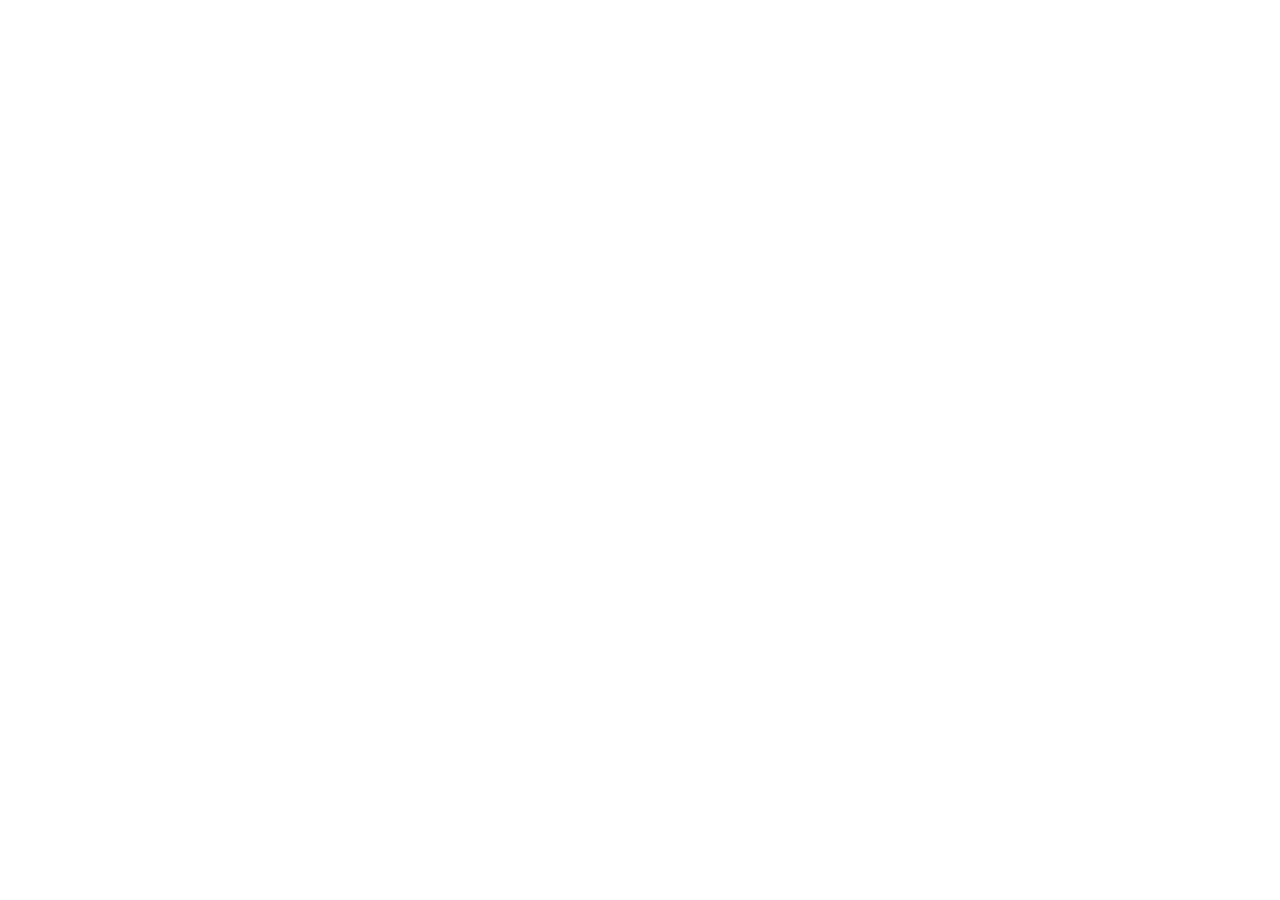
==== commit 52db6e25: "Replace CV page with direct link to CV PDF Co-Authored-By: Claude Fable 5.2 <noreply@anthropic.com> " ====
--- a/cv.html
+++ b/cv.html
@@ -2,124 +2,12 @@
 <html lang="en">
 <head>
     <meta charset="UTF-8">
-    <meta name="viewport" content="width=device-width, initial-scale=1.0">
     <title>CV — Monica Morlacco</title>
-    <meta name="description" content="Curriculum vitae for Monica Morlacco, Assistant Professor of Economics at the University of Southern California.">
-    <link rel="canonical" href="https://monicamorlacco.com/cv.html">
-    <link rel="icon" type="image/png" href="assets/logo.png">
-    <meta property="og:site_name" content="Monica Morlacco">
-    <meta property="og:title" content="CV — Monica Morlacco">
-    <meta property="og:description" content="Curriculum vitae for Monica Morlacco, Assistant Professor of Economics at USC.">
-    <meta property="og:url" content="https://monicamorlacco.com/cv.html">
-    <meta property="og:image" content="https://monicamorlacco.com/assets/logo.png">
-    <link rel="stylesheet" href="css/style.css">
+    <meta name="robots" content="noindex">
+    <meta http-equiv="refresh" content="0; url=https://www.dropbox.com/scl/fi/trmyshz2128hiqlmbwipo/CV_MorlaccoM.pdf?rlkey=j505e6rzdqe136z518hp7596w&raw=1">
+    <script>window.location.replace('https://www.dropbox.com/scl/fi/trmyshz2128hiqlmbwipo/CV_MorlaccoM.pdf?rlkey=j505e6rzdqe136z518hp7596w&raw=1');</script>
 </head>
 <body>
-
-<div class="top-bar"></div>
-
-<nav class="top-nav">
-    <a href="/">Home</a>
-    <a href="/#publications">Research</a>
-    <a href="/cv.html" class="active">CV</a>
-    <a href="/discussions.html">Discussions</a>
-</nav>
-
-<div class="layout">
-
-    <aside class="sidebar">
-        <div class="sidebar-photo"><img src="assets/portrait.webp" width="560" height="560" alt="Monica Morlacco"></div>
-        <div class="sidebar-name"><a href="/">Monica Morlacco</a></div>
-        <div class="sidebar-affiliation">University of Southern California</div>
-        <div class="sidebar-links">
-            <a href="mailto:morlacco@usc.edu">Email</a>
-            <a href="/cv.html">CV</a>
-            <a href="https://scholar.google.com/citations?user=z0kVFdkAAAAJ&hl=en" target="_blank" rel="noopener noreferrer">Google Scholar</a>
-        </div>
-        <div class="sidebar-copy">&copy; 2026</div>
-
-        <div class="dark-toggle">
-            <span>Dark Mode</span>
-            <label class="switch" aria-label="Toggle dark mode">
-                <input type="checkbox" class="dark-toggle-input" onchange="toggleDark(this)">
-                <span class="slider"></span>
-            </label>
-        </div>
-    </aside>
-
-    <main class="content">
-
-        <section class="about">
-            <h1>Curriculum Vitae</h1>
-        </section>
-
-        <div class="cv-buttons">
-            <a class="cv-button" href="https://www.dropbox.com/scl/fi/trmyshz2128hiqlmbwipo/CV_MorlaccoM.pdf?rlkey=j505e6rzdqe136z518hp7596w&raw=1" target="_blank" rel="noopener noreferrer">Download CV (PDF)</a>
-            <a class="cv-button" href="https://scholar.google.com/citations?user=z0kVFdkAAAAJ&hl=en" target="_blank" rel="noopener noreferrer">Google Scholar</a>
-        </div>
-
-        <section class="section" style="margin-top: 0;">
-            <h2>Academic Positions</h2>
-            <div class="cv-section">
-                <div class="cv-row"><span class="cv-year">2019&ndash;</span><span>Assistant Professor of Economics, University of Southern California</span></div>
-                <div class="cv-row"><span class="cv-year">2018&ndash;2019</span><span>FIND Postdoctoral Fellow, Aarhus University</span></div>
-            </div>
-        </section>
-
-        <section class="section">
-            <h2>Affiliations</h2>
-            <div class="cv-section">
-                <div class="cv-row"><span class="cv-year">2025&ndash;</span><span>Affiliate, CESifo Research Network</span></div>
-            </div>
-        </section>
-
-        <section class="section">
-            <h2>Education</h2>
-            <div class="cv-section">
-                <div class="cv-row"><span class="cv-year">2018</span><span>Ph.D. in Economics, Yale University</span></div>
-                <div class="cv-row"><span class="cv-year">2014</span><span>M.Sc. in Economics and Social Sciences, Bocconi University <em>(Summa cum Laude)</em></span></div>
-                <div class="cv-row"><span class="cv-year">2011</span><span>B.A. in Economics and Social Sciences, Bocconi University <em>(Summa cum Laude)</em></span></div>
-            </div>
-        </section>
-
-        <section class="section">
-            <h2>Research Grants</h2>
-            <div class="cv-section">
-                <div class="cv-row"><span class="cv-year">2026</span><span>STEG Small Research Grant, &pound;20,360. &ldquo;Monopsony and Structural Change.&rdquo; Co-PI with Francesco Amodio and Pamela Medina.</span></div>
-                <div class="cv-row"><span class="cv-year">2022</span><span>STEG Large Research Grant, &pound;99,771. &ldquo;Understanding the Role of Informal Firms Clusters for Productivity and Growth.&rdquo; Co-PI with Vittorio Bassi, Tommaso Porzio, and Esau Tugume.</span></div>
-                <div class="cv-row"><span class="cv-year">2022</span><span>IGC Grant, &pound;49,836. &ldquo;Misallocation or Mis-measurement? Collecting New Panel Data to Improve Production Function Estimation.&rdquo; Co-PI with Vittorio Bassi, Tommaso Porzio, and Esau Tugume.</span></div>
-                <div class="cv-row"><span class="cv-year">2020&ndash;2021</span><span>Banque de France Research Grant, EUR 30,000. &ldquo;Currency Invoicing and International Trade.&rdquo; Co-PI with Cl&eacute;mence Lenoir.</span></div>
-                <div class="cv-row"><span class="cv-year">2019&ndash;2020</span><span>PEDL Exploratory Research Grant, &pound;34,000. &ldquo;Labor Market Power in Developing Countries.&rdquo; Co-PI with Francesco Amodio and Pamela Medina.</span></div>
-            </div>
-        </section>
-
-        <section class="section">
-            <h2>Fellowships, Awards, and Honors</h2>
-            <div class="cv-section">
-                <div class="cv-row"><span class="cv-year">2017&ndash;2018</span><span>MacMillan International Dissertation Research Fellowship, Yale University</span></div>
-                <div class="cv-row"><span class="cv-year">2016&ndash;2017</span><span>Besen and Dublirer Families Endowed Fellowship, Yale University</span></div>
-                <div class="cv-row"><span class="cv-year">2015&ndash;2016</span><span>Carl Arvid Anderson Prize Fellowship, Yale University</span></div>
-                <div class="cv-row"><span class="cv-year">2013&ndash;2018</span><span>Graduate Fellowship, Yale University</span></div>
-            </div>
-        </section>
-
-    </main>
-</div>
-
-<script>
-function toggleDark(input) {
-    document.body.classList.toggle('dark', input.checked);
-    try { localStorage.setItem('mm-dark', input.checked ? '1' : '0'); } catch (e) {}
-}
-(function () {
-    try {
-        if (localStorage.getItem('mm-dark') === '1') {
-            document.body.classList.add('dark');
-            var el = document.querySelector('.dark-toggle-input');
-            if (el) el.checked = true;
-        }
-    } catch (e) {}
-})();
-</script>
+    <p>Redirecting to the <a href="https://www.dropbox.com/scl/fi/trmyshz2128hiqlmbwipo/CV_MorlaccoM.pdf?rlkey=j505e6rzdqe136z518hp7596w&raw=1">CV (PDF)</a>...</p>
 </body>
 </html>
